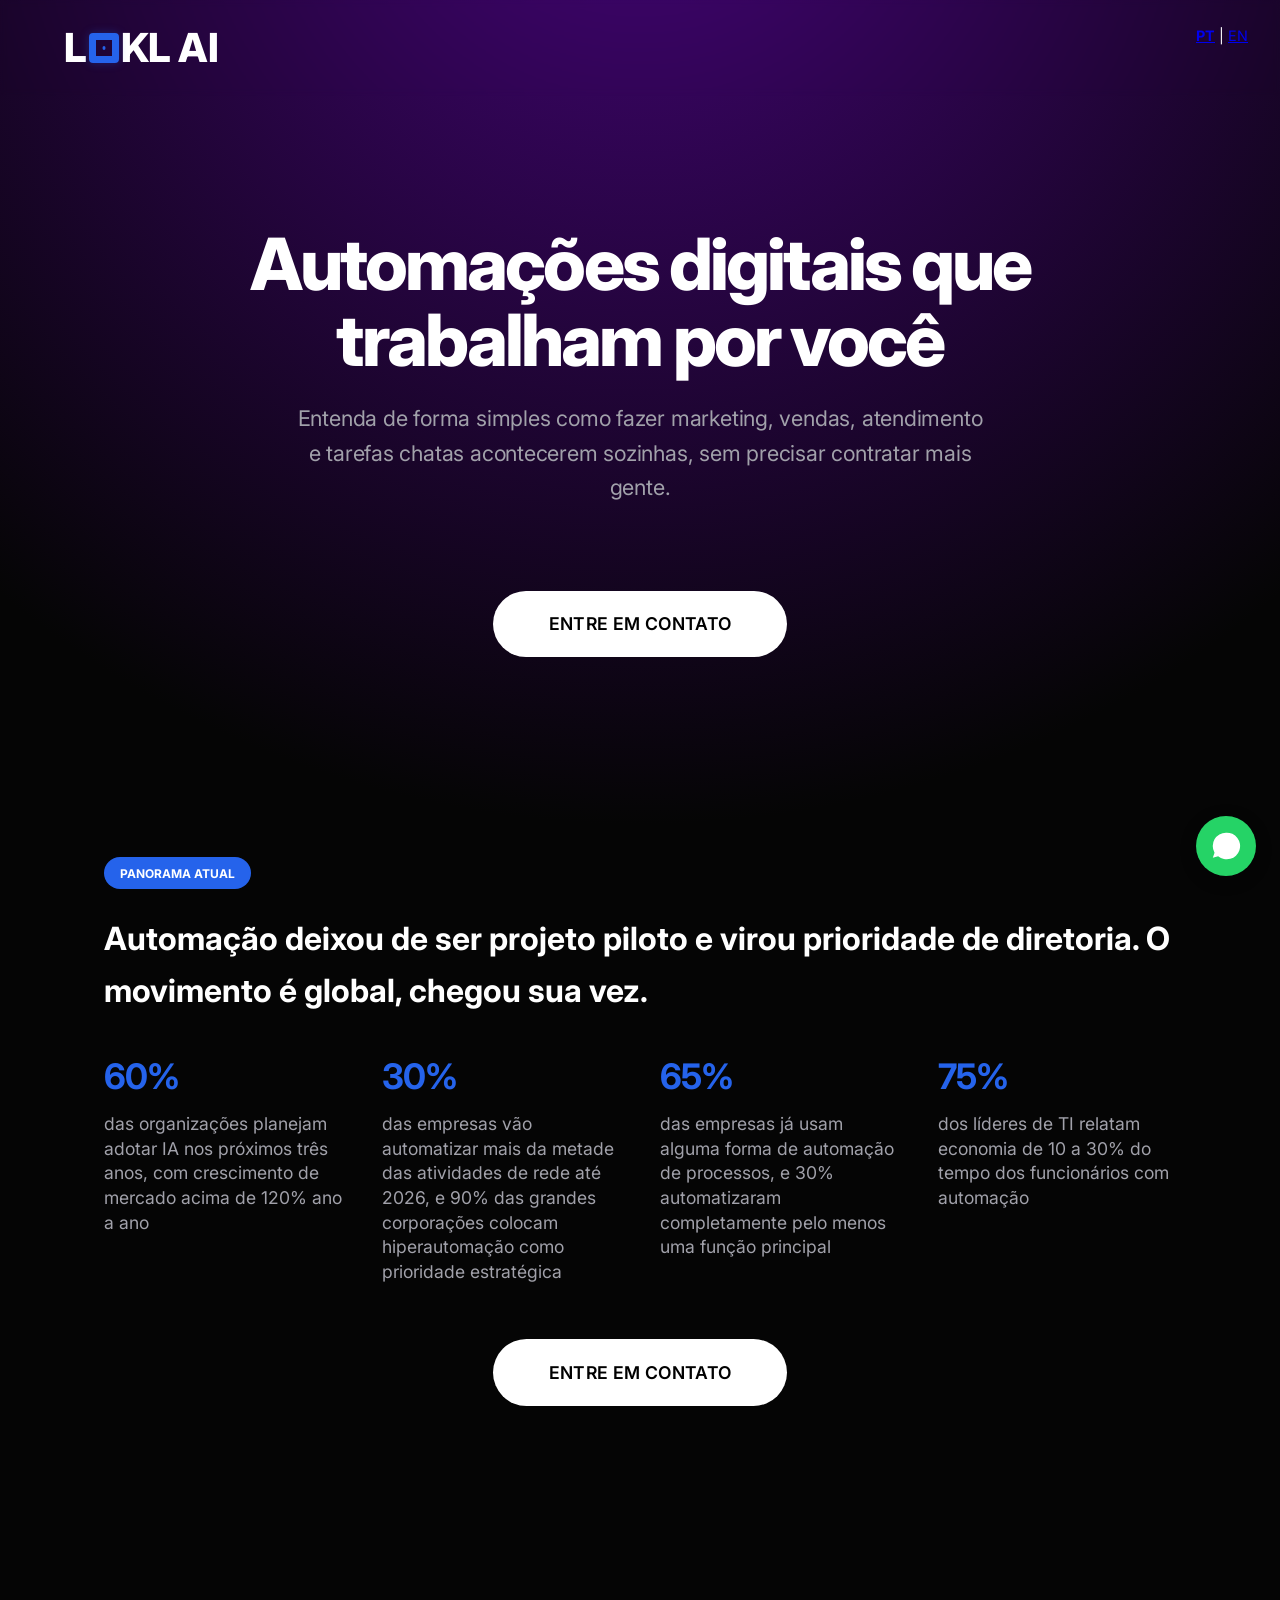
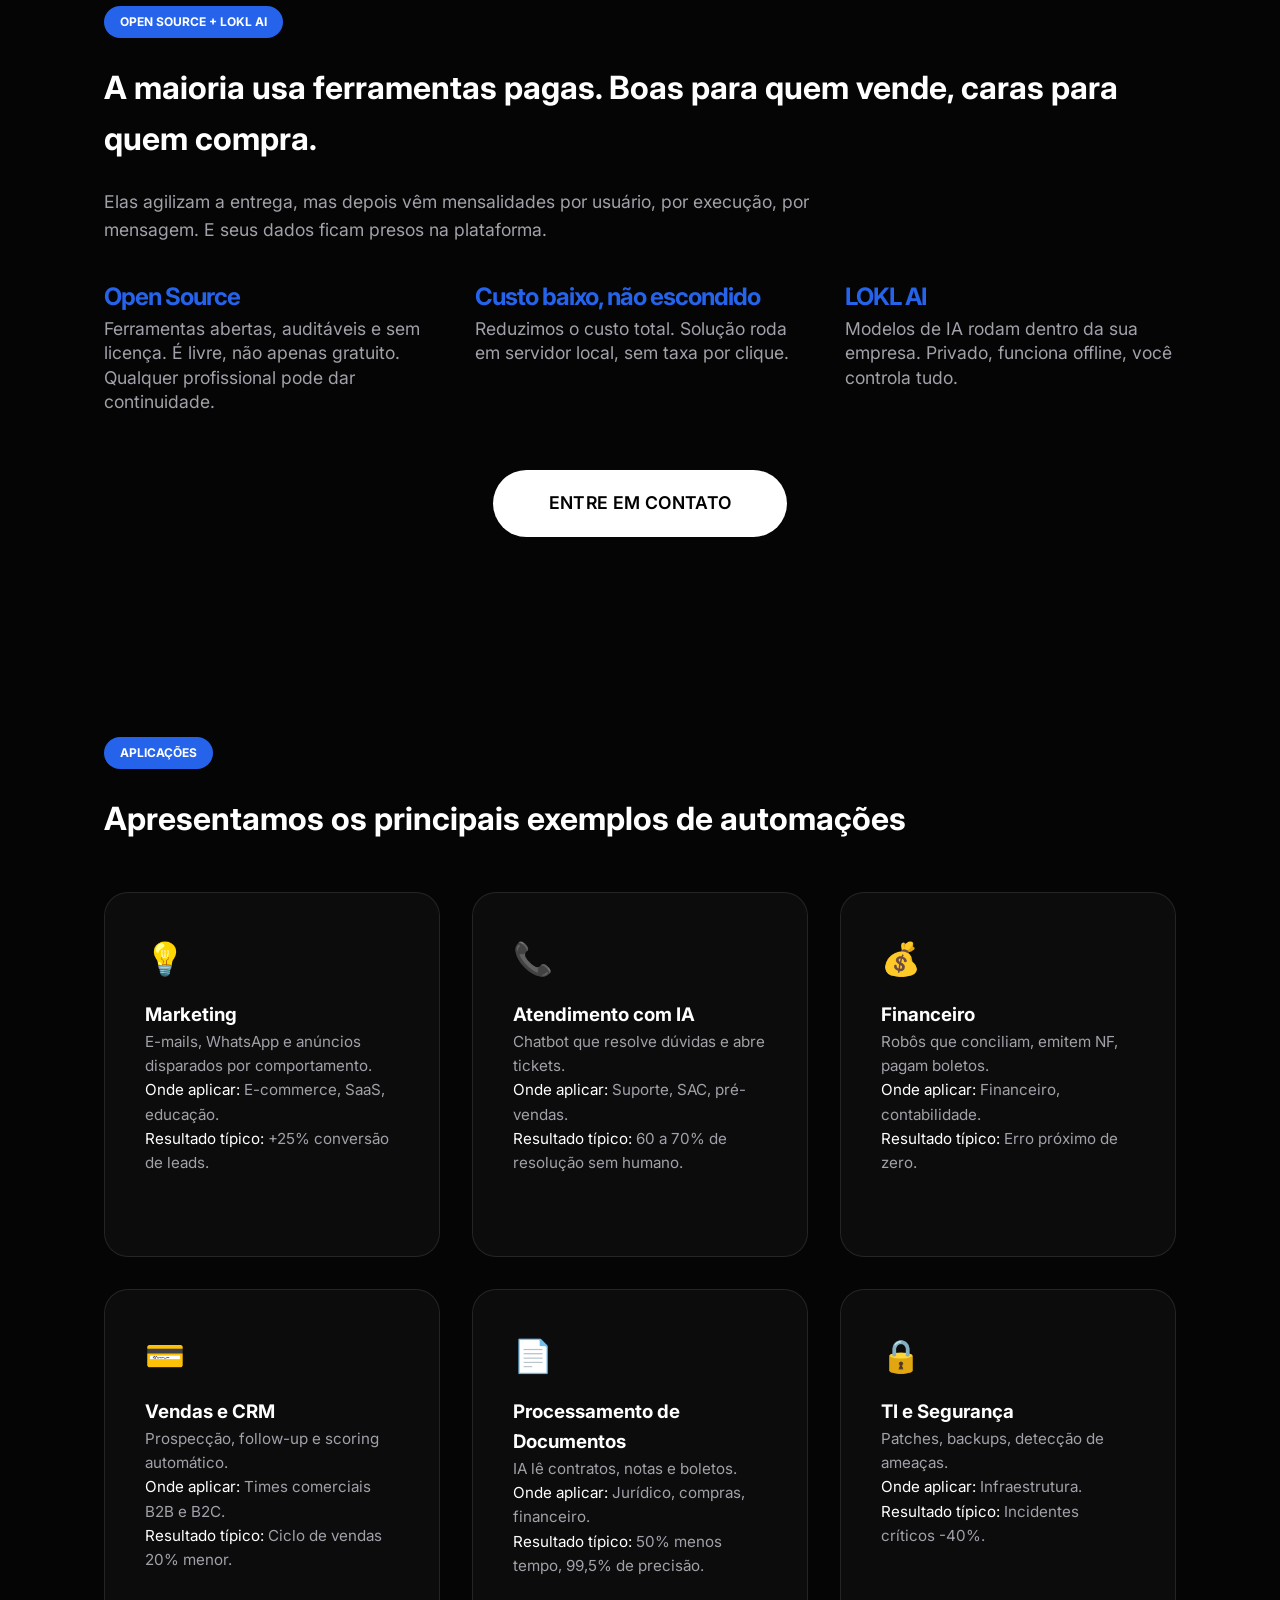
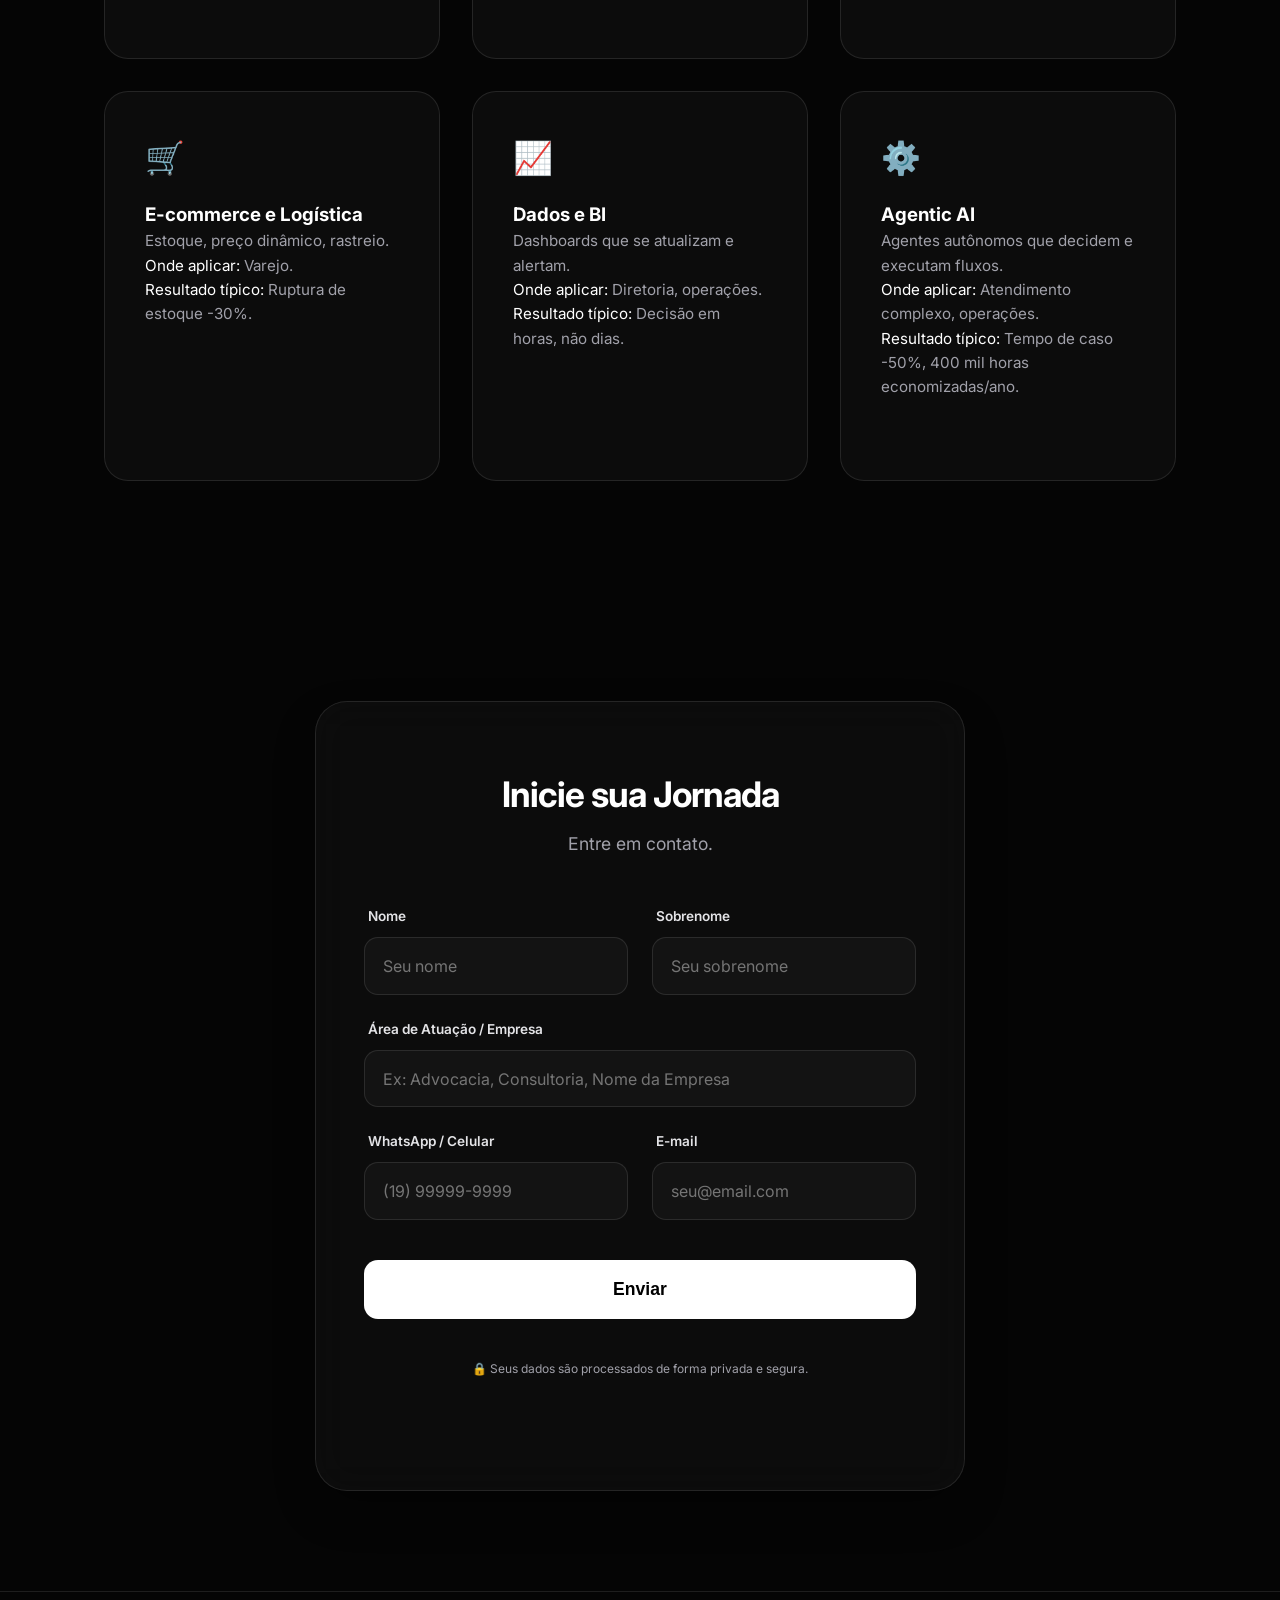
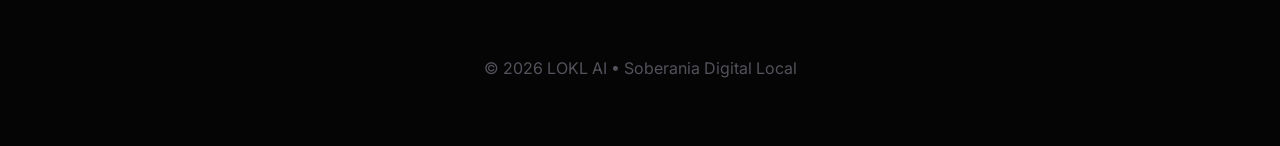
==== index.html @ f12e50e6 "Notificação de abandono de Formuário no WA." ====
<!DOCTYPE html>
<html lang="pt-br">
<head>
    <!-- Google tag (gtag.js) -->
    <script async src="https://www.googletagmanager.com/gtag/js?id=G-Y2LW115CS9"></script>
    <script>
      window.dataLayer = window.dataLayer || [];
      function gtag(){dataLayer.push(arguments);}
      gtag('js', new Date());

      gtag('config', 'G-Y2LW115CS9');
    </script>

    <meta charset="UTF-8">
    <title>Gestão de Automações Digitais em Campinas | [Rafael Selmi]</title>
    <meta name="description" content="Automações com open source e IA local. Sem mensalidades caras. Mapeamos, criamos e gerenciamos seus fluxos de marketing, vendas e atendimento.">
    <meta name="viewport" content="width=device-width, initial-scale=1">
    <meta name="robots" content="index, follow">
    <link rel="canonical" href="https://loklai.com/">
    <link rel="alternate" hreflang="en" href="https://lokl.ai/en/">
    <link rel="alternate" hreflang="pt-BR" href="https://lokl.ai/">
    <link rel="alternate" hreflang="x-default" href="https://lokl.ai/">

    <!-- idioma -->
    <html lang="pt-BR">

    <!-- Open Graph para WhatsApp, LinkedIn, Facebook -->
    <meta property="og:title" content="Gestão de Automações Digitais em Campinas">
    <meta property="og:description" content="Soluções open source e Local AI para sua empresa.">
    <meta property="og:type" content="website">
    <meta property="og:url" content="https://loklai.com/">
    <meta property="og:image" content="https://loklai.com/img/capa.jpg">

    <!-- Twitter -->
    <meta name="twitter:card" content="summary_large_image">

    <!-- Favicon -->
    <link rel="icon" href="/assets/favicon.ico">
    <link rel="apple-touch-icon" sizes="180x180" href="/assets/apple-touch-icon.png">
    <link rel="icon" type="image/png" sizes="32x32" href="/assets/favicon-32x32.png">
    <link rel="icon" type="image/png" sizes="16x16" href="/assets/favicon-16x16.png">
    <link rel="manifest" href="/assets/site.webmanifest">
    <link rel="preconnect" href="https://fonts.googleapis.com">
    <link href="https://fonts.googleapis.com/css2?family=Inter:wght@300;400;600;800&display=swap" rel="stylesheet">
    <link rel="stylesheet" href="style.css">

<!-- Dados estruturados (JSON-LD) -->
<script type="application/ld+json">
{
  "@context": "https://schema.org",
  "@graph": [
    {
      "@type": "LocalBusiness",
      "name": "Rafael Selmi - Automações Digitais",
      "description": "Implementação de automações com open source e IA local em Campinas",
      "url": "https://loklai.com",
      "telephone": "+55-19-98882-0402",
      "address": {
        "@type": "PostalAddress",
        "addressLocality": "Campinas",
        "addressRegion": "SP",
        "addressCountry": "BR"
      },
      "areaServed": "Brasil",
      "priceRange": "$$"
    },
    {
      "@type": "FAQPage",
      "mainEntity": [
        {
          "@type": "Question",
          "name": "É possível fazer automação sem pagar mensalidade?",
          "acceptedAnswer": {
            "@type": "Answer",
            "text": "Sim. Usando ferramentas open source como n8n, Rasa e Ollama, é possível rodar tudo localmente com custo zero de licença. Você paga apenas a infraestrutura, sem taxa por usuário ou por execução."
          }
        },
        {
          "@type": "Question",
          "name": "Quanto tempo leva para implementar a primeira automação?",
          "acceptedAnswer": {
            "@type": "Answer",
            "text": "Projetos simples como atendimento via WhatsApp ou envio de e-mails levam de 5 a 10 dias úteis. Projetos com IA local e integração com ERP/CRM levam de 3 a 6 semanas, dependendo da complexidade."
          }
        },
        {
          "@type": "Question",
          "name": "Meus dados ficam seguros com IA local?",
          "acceptedAnswer": {
            "@type": "Answer",
            "text": "Sim. Com a LOKL AI os modelos rodam dentro da sua empresa, sem enviar dados para nuvem externa. Isso garante privacidade total, conformidade com LGPD e funcionamento mesmo sem internet."
          }
        },
        {
          "@type": "Question",
          "name": "Open source não é mais frágil que ferramenta paga?",
          "acceptedAnswer": {
            "@type": "Answer",
            "text": "Não. Ferramentas como n8n e Rasa têm comunidades ativas e código auditável. A diferença é que você não fica preso a um fornecedor — qualquer profissional pode dar continuidade ao projeto."
          }
        },
        {
          "@type": "Question",
          "name": "Qual o ROI típico de um projeto de automação?",
          "acceptedAnswer": {
            "@type": "Answer",
            "text": "Clientes relatam economia de 11% a 30% do tempo da equipe, redução de 40% em incidentes de TI e ciclo de vendas até 20% menor. O payback médio é de 3 a 6 meses."
          }
        },
        {
          "@type": "Question",
          "name": "Vocês atendem fora de Campinas?",
          "acceptedAnswer": {
            "@type": "Answer",
            "text": "Sim. A implementação é 100% remota para qualquer país."
          }
        }
      ]
    }
  ]
}
</script>
</head>
<body>

    <div class="bg-glow"></div>

    <header>
    	<a href="#" class="logo">L<span class="logo-frame"></span>kl AI</a>
        <nav class="lang-switch" style="position:absolute;right:2rem;top:1.5rem;font-size:0.9rem;">
               <a href="/" hreflang="pt-BR"><strong>PT</strong></a> | <a href="/en/" hreflang="en">EN</a>
           </nav>
    </header>

    <main>
<!-- Hero Section -->
    <section class="hero reveal">
        <h1>Automações digitais que trabalham por você</h1>
        <p>Entenda de forma simples como fazer marketing, vendas, atendimento e tarefas chatas acontecerem sozinhas, sem precisar contratar mais gente.</p>
        <div class="cta-container">
            <a href="#contato" class="cta-button">ENTRE EM CONTATO</a>
        </div>
    </section>

    <!-- Panorama atual -->
    <section class="infra-crisis reveal">
      <div class="crisis-content">
        <span class="badge">Panorama atual</span>
        <h2>Automação deixou de ser projeto piloto e virou prioridade de diretoria. O movimento é global, chegou sua vez.</h2>
        <div class="stats">
          <div class="stat-item"><strong>60%</strong> <span>das organizações planejam adotar IA nos próximos três anos, com crescimento de mercado acima de 120% ano a ano</span></div>
          <div class="stat-item"><strong>30%</strong> <span>das empresas vão automatizar mais da metade das atividades de rede até 2026, e 90% das grandes corporações colocam hiperautomação como prioridade estratégica</span></div>
          <div class="stat-item"><strong>65%</strong> <span>das empresas já usam alguma forma de automação de processos, e 30% automatizaram completamente pelo menos uma função principal</span></div>
          <div class="stat-item"><strong>75%</strong> <span>dos líderes de TI relatam economia de 10 a 30% do tempo dos funcionários com automação</span></div>
        </div>
        <div class="cta-container"><a href="#contato" class="cta-button">ENTRE EM CONTATO</a></div>
      </div>
    </section>

<!-- Open Source + LOKL AI -->
<section class="open-source">
  <div class="opensource-content">
    <span class="badge">Open Source + LOKL AI</span>
    <h2>A maioria usa ferramentas pagas. Boas para quem vende, caras para quem compra.</h2>
    <p>Elas agilizam a entrega, mas depois vêm mensalidades por usuário, por execução, por mensagem. E seus dados ficam presos na plataforma.</p>
    <div class="opensource">
      <div class="opensource-item"><strong>Open Source</strong> <span>Ferramentas abertas, auditáveis e sem licença. É livre, não apenas gratuito. Qualquer profissional pode dar continuidade.</span></div>
      <div class="opensource-item"><strong>Custo baixo, não escondido</strong> <span>Reduzimos o custo total. Solução roda em servidor local, sem taxa por clique.</span></div>
      <div class="opensource-item"><strong>LOKL AI</strong> <span>Modelos de IA rodam dentro da sua empresa. Privado, funciona offline, você controla tudo.</span></div>
    </div>
    <div class="cta-container"><a href="#contato" class="cta-button">ENTRE EM CONTATO</a></div>
  </div>
</section>

<!-- Exemplos de automações -->
    <section class="infra-crisis reveal">
        <div class="feature-content">
            <span class="badge">Aplicações</span>
            <h2>Apresentamos os principais exemplos de automações</h2>
        </div>
            
            <div class="rag-grid">
                <div class="rag-item">
                    <div class="rag-icon">💡</div>
                        <h3>Marketing</h3>
                        <p>E-mails, WhatsApp e anúncios disparados por comportamento.<br>
                        <span>Onde aplicar:</span> E-commerce, SaaS, educação.<br>
                    <span>Resultado típico:</span> +25% conversão de leads.</p>
                </div>
                <div class="rag-item">
                    <div class="rag-icon">📞</div>
                    <h3>Atendimento com IA</h3>
                        <p>Chatbot que resolve dúvidas e abre tickets.<br>
                        <span>Onde aplicar:</span> Suporte, SAC, pré-vendas.<br>
                        <span>Resultado típico:</span> 60 a 70% de resolução sem humano.</p>
                </div>
                <div class="rag-item">
                    <div class="rag-icon">💰</div>
                        <h3>Financeiro</h3>
                        <p>Robôs que conciliam, emitem NF, pagam boletos.<br>
                        <span>Onde aplicar:</span> Financeiro, contabilidade.<br>
                        <span>Resultado típico:</span> Erro próximo de zero.</p>
                </div>
                <div class="rag-item">
                    <div class="rag-icon">💳</div>
                        <h3>Vendas e CRM</h3>
                        <p>Prospecção, follow-up e scoring automático.<br>
                        <span>Onde aplicar:</span> Times comerciais B2B e B2C.<br>
                        <span>Resultado típico:</span> Ciclo de vendas 20% menor.</p>
                </div>
                <div class="rag-item">
                    <div class="rag-icon">📄</div>
                        <h3>Processamento de Documentos</h3>
                        <p>IA lê contratos, notas e boletos.<br>
                        <span>Onde aplicar:</span> Jurídico, compras, financeiro.<br>
                        <span>Resultado típico:</span> 50% menos tempo, 99,5% de precisão.</p>
                </div>
                <div class="rag-item">
                    <div class="rag-icon">🔒</div>
                        <h3>TI e Segurança</h3>
                        <p>Patches, backups, detecção de ameaças.<br>
                        <span>Onde aplicar:</span> Infraestrutura.<br>
                        <span>Resultado típico:</span> Incidentes críticos -40%.</p>
                </div>
                <div class="rag-item">
                    <div class="rag-icon">🛒</div>
                        <h3>E-commerce e Logística</h3>
                        <p>Estoque, preço dinâmico, rastreio.<br>
                        <span>Onde aplicar:</span> Varejo.<br>
                        <span>Resultado típico:</span> Ruptura de estoque -30%.</p>
                </div>
                <div class="rag-item">
                    <div class="rag-icon">📈</div>
                        <h3>Dados e BI</h3>
                        <p>Dashboards que se atualizam e alertam.<br>
                        <span>Onde aplicar:</span> Diretoria, operações.<br>
                        <span>Resultado típico:</span> Decisão em horas, não dias.</p>
                </div>
                <div class="rag-item">
                    <div class="rag-icon">⚙️</div>
                        <h3>Agentic AI</h3>
                        <p>Agentes autônomos que decidem e executam fluxos.<br>
                        <span>Onde aplicar:</span> Atendimento complexo, operações.<br>
                        <span>Resultado típico:</span> Tempo de caso -50%, 400 mil horas economizadas/ano.</p>
                </div>
        </div>
    </section>

<!-- Seção de Contato -->
    <section id="contato" class="contact-section reveal">
        <div class="contact-container">
            <h2>Inicie sua Jornada</h2>
            <p>Entre em contato.</p>
            <form class="contact-form" action="https://formspree.io/f/xwvrzway" method="POST">
                <div class="form-row">
                    <div class="form-group">
                        <label>Nome</label>
                        <input type="text" name="firstName" placeholder="Seu nome" required>
                    </div>
                    <div class="form-group">
                        <label>Sobrenome</label>
                        <input type="text" name="lastName" placeholder="Seu sobrenome" required>
                    </div>
                </div>
                
                <div class="form-group">
                    <label>Área de Atuação / Empresa</label>
                    <input type="text" name="businessArea" placeholder="Ex: Advocacia, Consultoria, Nome da Empresa">
                </div>

                <div class="form-row">
                    <div class="form-group">
                        <label>WhatsApp / Celular</label>
                        <input type="tel" name="whatsapp" placeholder="(19) 99999-9999" required>
                    </div>
                    <div class="form-group">
                        <label>E-mail</label>
                        <input type="email" name="email" placeholder="seu@email.com" required>
                    </div>
                </div>

                <button type="submit" class="cta-button-form">Enviar</button>
                <p class="subtitle" style="font-size: 0.75rem; margin-top: 1rem; text-align: center;">
                    🔒 Seus dados são processados de forma privada e segura.
                </p>
            </form>
        </div>
    </section>
</main>

<!-- Footer -->
    <footer>
        <div class="footer-content">
            <p>&copy; 2026 LOKL AI • Soberania Digital Local</p>
        </div>
    </footer>

    <script src="script.js"></script>

    <!-- WIDGET LOKLAI -->
    <div class="lk-chat-btn" id="lkBtn" aria-label="Abrir chat">
      <svg viewBox="0 0 24 24"><path d="M17.5 14.3c-.3-.2-1.7-.8-2-1-.3-.2-.5-.2-.7.2-.2.3-.8 1-1 1.2-.2.2-.4.2-.7.1-1-.3-2-1-2.7-1.8-.7-.7-1.2-1.6-1.3-1.8-.1-.3 0-.5.1-.7l.5-.6c.1-.2.2-.4.2-.6 0-.2 0-.4-.1-.5L9 7.2c-.2-.5-.5-.4-.7-.4h-.6C7.4 6.8 7 7 6.8 7.4c-.5 1-.5 2 0 3.6.7 1.3 1.6 2.5 2.7 3.6 1.1 1.1 2.3 2 3.6 2.7 1.6.5 2.6.5 3.6 0.4-.2.6-.6.4-1l-.2-.6c-.1-.2-.3-.4z"/><path d="M12 2a10 10 0 0 0-8.6 15l-1.3 3.9 4-1.3A10 10 0 1 0 12 2z"/></svg>
    </div>

    <div class="lk-chat" id="lkChat">
      <div class="lk-h">
        <div class="lk-h-avatar">L</div>
        <div><h4>Loklai</h4><span>Responde em segundos</span></div>
      </div>
      <div class="lk-m" id="lkMsgs"></div>
      <div class="lk-i">
        <input id="lkInput" placeholder="Digite..." autocomplete="off">
        <button id="lkSend">Enviar</button>
      </div>
    </div>

<script src="/widget.js?v=3"></script>
<script src="/form-abandono.js?v=1"></script>

</body>
</html>
---- style.css ----
:root {
    --primary: #ffffff;
    --accent: #2563eb;
    --accent-gradient: linear-gradient(135deg, #2563eb 0%, #7c3aed 100%);
    --bg-dark: #050505;
    --glass: rgba(255, 255, 255, 0.03);
    --border: rgba(255, 255, 255, 0.1);
    --text-muted: #a1a1aa;
}

* { margin: 0; padding: 0; box-sizing: border-box; }

body {
    font-family: 'Inter', sans-serif;
    background-color: var(--bg-dark);
    color: var(--primary);
    overflow-x: hidden;
    line-height: 1.6;
}

/* Fundo Animado */
.bg-glow {
    position: fixed;
    top: 0; left: 0; width: 100%; height: 100%;
    background: radial-gradient(circle at 50% -20%, #440477 0%, #050505 80%);
    z-index: -1;
}

/* --- REVISÃO: LOGO TIPOGRÁFICO --- */
header {
    padding: 1rem 5%; /* Ajuste sutil de padding */
    display: flex;
    justify-content: space-between;
    align-items: center;
    -webkit-backdrop-filter: blur(3px);
    backdrop-filter: blur(3px);
    /* background: rgba(30, 27, 75, 0.3); /* Fundo sutil para o blur funcionar */
    position: sticky;
    top: 0; z-index: 100;
    /* border-bottom: 1px solid var(--border); /* Linha divisória fina */
}

/* --- CORREÇÃO: LOGO TIPOGRÁFICO --- */
.logo {
    font-family: 'Inter', sans-serif;
    font-weight: 800; /* Extra Bold para mais destaque */
    font-size: 2.5rem; /* Aumentamos a escala */
    letter-spacing: -0.01em;
    color: var(--primary);
    display: flex;
    align-items: center;
    text-decoration: none;
    text-transform: uppercase; /* Caixa alta para diferenciar do texto comum */
}

/* O "O" como um Frame Tecnológico */
.logo .logo-frame {
    display: inline-block;
    width: 30px;
    height: 30px;
    border: 7px solid var(--accent); /* Apenas o contorno em azul */
    border-radius: 4px; /* Cantos menos arredondados, mais industrial */
    margin: 0 2px;
    position: relative;
    box-shadow: 0 0 10px rgba(37, 99, 235, 0.3); /* Brilho sutil (glow) */
}

/* Um detalhe dentro do frame (opcional, simula um cursor ou núcleo) */
.logo .logo-frame::after {
    content: '';
    position: absolute;
    top: 50%; left: 50%;
    width: 3px; height: 4px;
    background: var(--accent);
    border-radius: 50%;
    transform: translate(-50%, -50%);
}

.logo:hover .logo-frame {
    border-color: #fff;
    box-shadow: 0 0 15px rgba(255, 255, 255, 0.5);
    transition: all 0.3s ease;
}

/* Esconde o "O" original do texto no HTML */
.logo span {
    display: none;
}

/* Ajuste para o logo em mobile */
@media (max-width: 480px) {
    .logo {
        font-size: 1.8rem; /* Diminui um pouco para não vazar a tela */
    }
    .logo .logo-frame {
        width: 22px;
        height: 22px;
        border-width: 5px;
    }
}

/* Hero Section */
.hero {
    padding: 130px 5% 80px; /* Aumentamos o respiro superior */
    text-align: center;
    max-width: 1024px; /* Estreitamos para a leitura não ficar cansativa */
    margin: 0 auto;
}

.hero h1 {
    font-size: clamp(2.8rem, 7vw, 4.5rem); /* Fonte levemente maior */
    font-weight: 800;
    line-height: 1.05; /* Título mais compacto e imponente */
    letter-spacing: -0.04em; /* Letras mais próximas, estilo Apple/Premium */
    margin-bottom: 1.5rem;
}

.hero p {
    font-size: 1.35rem; /* Texto de apoio mais legível */
    color: var(--text-muted);
    max-width: 700px;
    margin: 0 auto 3.5rem;
    font-weight: 400;
    line-height: 1.6;
    letter-spacing: -0.01em;
}

.hero .cta-container {
    padding-top: 30px;
}

.hero .cta-button {
    padding: 1.2rem 3.5rem;
    font-size: 1.1rem;
    letter-spacing: 0.02em;
}

/* Botões */
.cta-button {
    background: #ffffff; color: #000000;
    padding: 1rem 3rem; border-radius: 100px;
    text-decoration: none; font-weight: 600;
    transition: all 0.3s ease; display: inline-block;
}

.cta-button:hover {
    transform: translateY(-3px);
    box-shadow: 0 15px 30px rgba(37, 99, 235, 0.3);
    background: var(--accent);
    color: #fff; 
}

/* Infra Crisis Section */
.infra-crisis {
    padding: 80px 5%;
    max-width: 1200px;
    margin: 40px auto;
}

.badge {
    background: var(--accent);
    padding: 0.4rem 1rem; border-radius: 50px;
    font-size: 0.75rem; font-weight: 700;
    text-transform: uppercase; display: inline-block; margin-bottom: 1.5rem;
}

.infra-crisis h2 { font-size: clamp(1rem, 5vw, 2rem); margin-bottom: 1.5rem}
.infra-crisis h2 span { color: var(--text-muted); font-weight: 400; }
.infra-crisis p { color: var(--text-muted); max-width: 800px; font-size: 1.1rem; margin-bottom: 2.5rem; }
.infra-crisis .cta-button {
    padding: 1.2rem 3.5rem;
    font-size: 1.1rem;
    letter-spacing: 0.02em;
    text-transform: none; /* Mantém amigável, sem gritar em Caps Lock */
}

/* Ajuste para 4 colunas de impacto */
.stats { 
    display: grid;
    grid-template-columns: repeat(auto-fit, minmax(200px, 1fr));
    gap: 2.5rem; 
    margin-top: 2rem;
}

.stat-item strong { 
    display: block; 
    font-size: 2.2rem; /* Aumentei um pouco o destaque numérico */
    color: var(--accent); 
    letter-spacing: -1px;
    margin-bottom: 0.5rem;
}

.stat-item span { 
    font-size: 1.1rem; 
    color: #a1a1aa; 
    line-height: 1.4;
    display: block;
}

/* Open Source */
.open-source {
    padding: 80px 5%;
    max-width: 1200px;
    margin: 40px auto;
}

.open-source h2 { font-size: clamp(1rem, 5vw, 2rem); margin-bottom: 1.5rem}
.open-source h2 span { color: var(--text-muted); font-weight: 400; }
.open-source p { color: var(--text-muted); max-width: 800px; font-size: 1.1rem; margin-bottom: 2.5rem; }
.open-source .cta-button {
    padding: 1.2rem 3.5rem;
    font-size: 1.1rem;
    letter-spacing: 0.02em;
    text-transform: none; /* Mantém amigável, sem gritar em Caps Lock */
}

.opensource { 
    display: grid;
    grid-template-columns: repeat(auto-fit, minmax(200px, 1fr));
    gap: 2.5rem; 
    margin-top: 2rem;
}

.opensource-item strong { 
    display: block; 
    font-size: 1.5rem; /* Aumentei um pouco o destaque numérico */
    line-height: 1.5rem;
    color: var(--accent); 
    letter-spacing: -1px;
    margin-bottom: 0.5rem;
}

.opensource-item span { 
    font-size: 1.1rem; 
    color: #a1a1aa; 
    line-height: 1.4;
    display: block;
}

.open-source .cta-container {
    padding-top: 55px;
    text-align: center;
}
/* Main Features */
.rag-feature {
    padding: 80px 5%;
    max-width: 1200px;
    margin: 0 auto;
    text-align: center;
}

.rag-grid {
    display: grid;
    grid-template-columns: repeat(auto-fit, minmax(250px, 1fr));
    gap: 2rem;
    margin-top: 3rem;
}

.rag-item {
    background: var(--glass);
    padding: 2.5rem;
    border-radius: 24px;
    border: 1px solid var(--border);
    transition: transform 0.3s ease;
}

.rag-item:hover {
    transform: translateY(-5px);
    border-color: var(--accent);
}

.rag-icon {
    font-size: 2rem;
    margin-bottom: 1rem;
}

.rag-item h4 {
    margin-bottom: 0.8rem;
    color: var(--primary);
}

.rag-item p {
    font-size: 0.95rem;
    color: var(--text-muted);
}

.rag-item p span {
    color: white;
    font-weight: 400;
}

/* Features */
.features {
    display: grid;
    grid-template-columns: repeat(auto-fit, minmax(300px, 1fr));
    gap: 2rem; padding: 4rem 5%;
}

.feature-card {
    background: var(--glass);
    padding: 3rem 2rem; 
    border-radius: 24px;
    border: 1px solid var(--border);
    backdrop-filter: blur(10px);
    display: flex;
    flex-direction: column;
    height: 100%; /* Garante que todos os cards tenham a mesma altura */
}

.feature-card h3 { 
    font-size: 1.4rem; 
    margin-bottom: 1.2rem;
    letter-spacing: -0.02em; /* Títulos mais elegantes */
}

.feature-card p { 
    color: var(--text-muted); 
    font-size: 1rem; 
    line-height: 1.5;
}

.infra-crisis .cta-container {
    padding-top: 55px;
    text-align: center;
}

/* Formulário de Contacto */
.contact-section { 
    padding: 100px 5%; 
    display: flex;
    justify-content: center; /* Garante centralização horizontal */
}

.contact-container {
    width: 100%;
    max-width: 650px; 
    background: var(--glass); 
    padding: 4rem 3rem;
    border-radius: 32px; 
    border: 1px solid var(--border);
    backdrop-filter: blur(20px);
    box-shadow: 0 20px 40px rgba(0,0,0,0.3);
}

.contact-container h2 { 
    text-align: center; 
    margin-bottom: 0.5rem; 
    font-size: 2.2rem; 
    letter-spacing: -1px;
}

.contact-container p { 
    text-align: center; 
    color: var(--text-muted); 
    margin-bottom: 3rem; 
    font-size: 1.1rem;
}

.contact-form { 
    display: flex;
    flex-direction: column;
    gap: 1.5rem; 
}

.form-row { 
    display: grid; 
    grid-template-columns: 1fr 1fr; 
    gap: 1.5rem; 
}

.form-group { 
    display: flex; 
    flex-direction: column; 
    gap: 0.6rem; 
}

.form-group label { 
    font-size: 0.85rem; 
    font-weight: 600; 
    color: #e4e4e7; 
    margin-left: 4px;
}

.form-group input {
    background: rgba(255, 255, 255, 0.03); 
    border: 1px solid var(--border);
    padding: 1.1rem; 
    border-radius: 14px; 
    color: #fff;
    font-family: inherit;
    font-size: 1rem;
    transition: all 0.3s ease;
    width: 100%;
}

.form-group input:focus {
    outline: none;
    border-color: var(--accent);
    background: rgba(255, 255, 255, 0.07);
    box-shadow: 0 0 0 4px rgba(37, 99, 235, 0.1);
}

.cta-button-form {
    background: #fff; 
    color: #000; 
    border: none;
    padding: 1.2rem; 
    border-radius: 14px; 
    font-weight: 700;
    font-size: 1.1rem;
    cursor: pointer; 
    margin-top: 1rem; 
    transition: all 0.3s ease;
}

.cta-button-form:hover { 
    background: var(--accent); 
    color: #fff; 
    transform: translateY(-2px);
}

/* Ajuste Responsivo */
@media (max-width: 600px) {
    .form-row { 
        grid-template-columns: 1fr; 
    }
    .contact-container {
        padding: 2.5rem 1.5rem;
    }
}

/* Footer */
footer { padding: 4rem 5%; text-align: center; border-top: 1px solid var(--border); color: #52525b; }

/* Animações */
.reveal { opacity: 0; transform: translateY(30px); transition: all 0.8s ease-out; }
.reveal.active { opacity: 1; transform: translateY(0); }

@media (max-width: 768px) {
    .form-row { grid-template-columns: 1fr; }
    .hero { padding-top: 80px; }
}

/* ===== LOKLAI WIDGET WHATSAPP - 1 CLIQUE ===== */
.lk-chat-btn{position:fixed;bottom:24px;right:24px;width:60px;height:60px;background:#25D366;border-radius:50%;display:flex;align-items:center;justify-content:center;box-shadow:0 4px 16px rgba(0,0,0,.25);cursor:pointer;z-index:9999;transition:transform.2s}
.lk-chat-btn:hover{transform:scale(1.07)}
.lk-chat-btn svg{width:32px;height:32px;fill:#fff}

.lk-chat{position:fixed;bottom:100px;right:24px;width:360px;max-width:calc(100vw - 32px);height:500px;background:#0b141a;border-radius:16px;box-shadow:0 12px 40px rgba(0,0,0,.4);display:none;flex-direction:column;overflow:hidden;z-index:9999;font-family:system-ui,-apple-system,Segoe UI,Roboto,sans-serif;border:1px solid #222d34}
.lk-chat.open{display:flex;animation:lkUp.25s ease}

@keyframes lkUp{from{opacity:0;transform:translateY(20px)}to{opacity:1;transform:translateY(0)}}

.lk-h{background:#202c33;color:#e9edef;padding:14px 16px;display:flex;align-items:center;gap:12px;border-bottom:1px solid #222d34}
.lk-h-avatar{width:40px;height:40px;background:#25D366;border-radius:50%;display:flex;align-items:center;justify-content:center;font-weight:600;color:#0b141a}
.lk-h h4{margin:0;font-size:15px;font-weight:600}
.lk-h span{font-size:12px;color:#8696a0}

.lk-m{flex:1;padding:16px;overflow-y:auto;background:#0b141a;background-image:url("data:image/svg+xml,%3Csvg width='100' height='100' viewBox='0 0 100 100' xmlns='http://www.w3.org/2000/svg'%3E%3Cpath d='M0 0h100v100H0z' fill='none'/%3E%3Cpath d='M20 20c10-10 30-10 40 0s10 30 0 40-30 10-40 0-10-30 0-40z' fill='%23111b21' fill-opacity='0.3'/%3E%3C/svg%3E")}
.lk-b{max-width:78%;padding:9px 12px;border-radius:8px;margin-bottom:10px;font-size:14px;line-height:1.4;word-wrap:break-word}
.lk-bot{background:#202c33;color:#e9edef;border-top-left-radius:2px}
.lk-user{background:#005c4b;color:#e9edef;margin-left:auto;border-top-right-radius:2px}
.lk-cta{text-align:center;margin:14px 0}
.lk-cta a{background:#25D366;color:#0b141a;padding:11px 20px;border-radius:24px;text-decoration:none;font-size:14px;font-weight:600;display:inline-block;transition:.2s}
.lk-cta a:hover{background:#1ebe5d}

.lk-i{display:flex;padding:10px;background:#202c33;gap:8px;align-items:center;border-top:1px solid #222d34}
.lk-i input{flex:1;padding:11px 14px;border:none;border-radius:20px;outline:none;background:#2a3942;color:#e9edef;font-size:14px}
.lk-i input::placeholder{color:#8696a0}
.lk-i button{background:#25D366;color:#0b141a;border:none;padding:10px 16px;border-radius:20px;cursor:pointer;font-weight:600;font-size:14px}
.lk-i button:hover{background:#1ebe5d}

@media(max-width:480px){.lk-chat{right:16px;left:16px;width:auto;bottom:84px;height:70vh}}
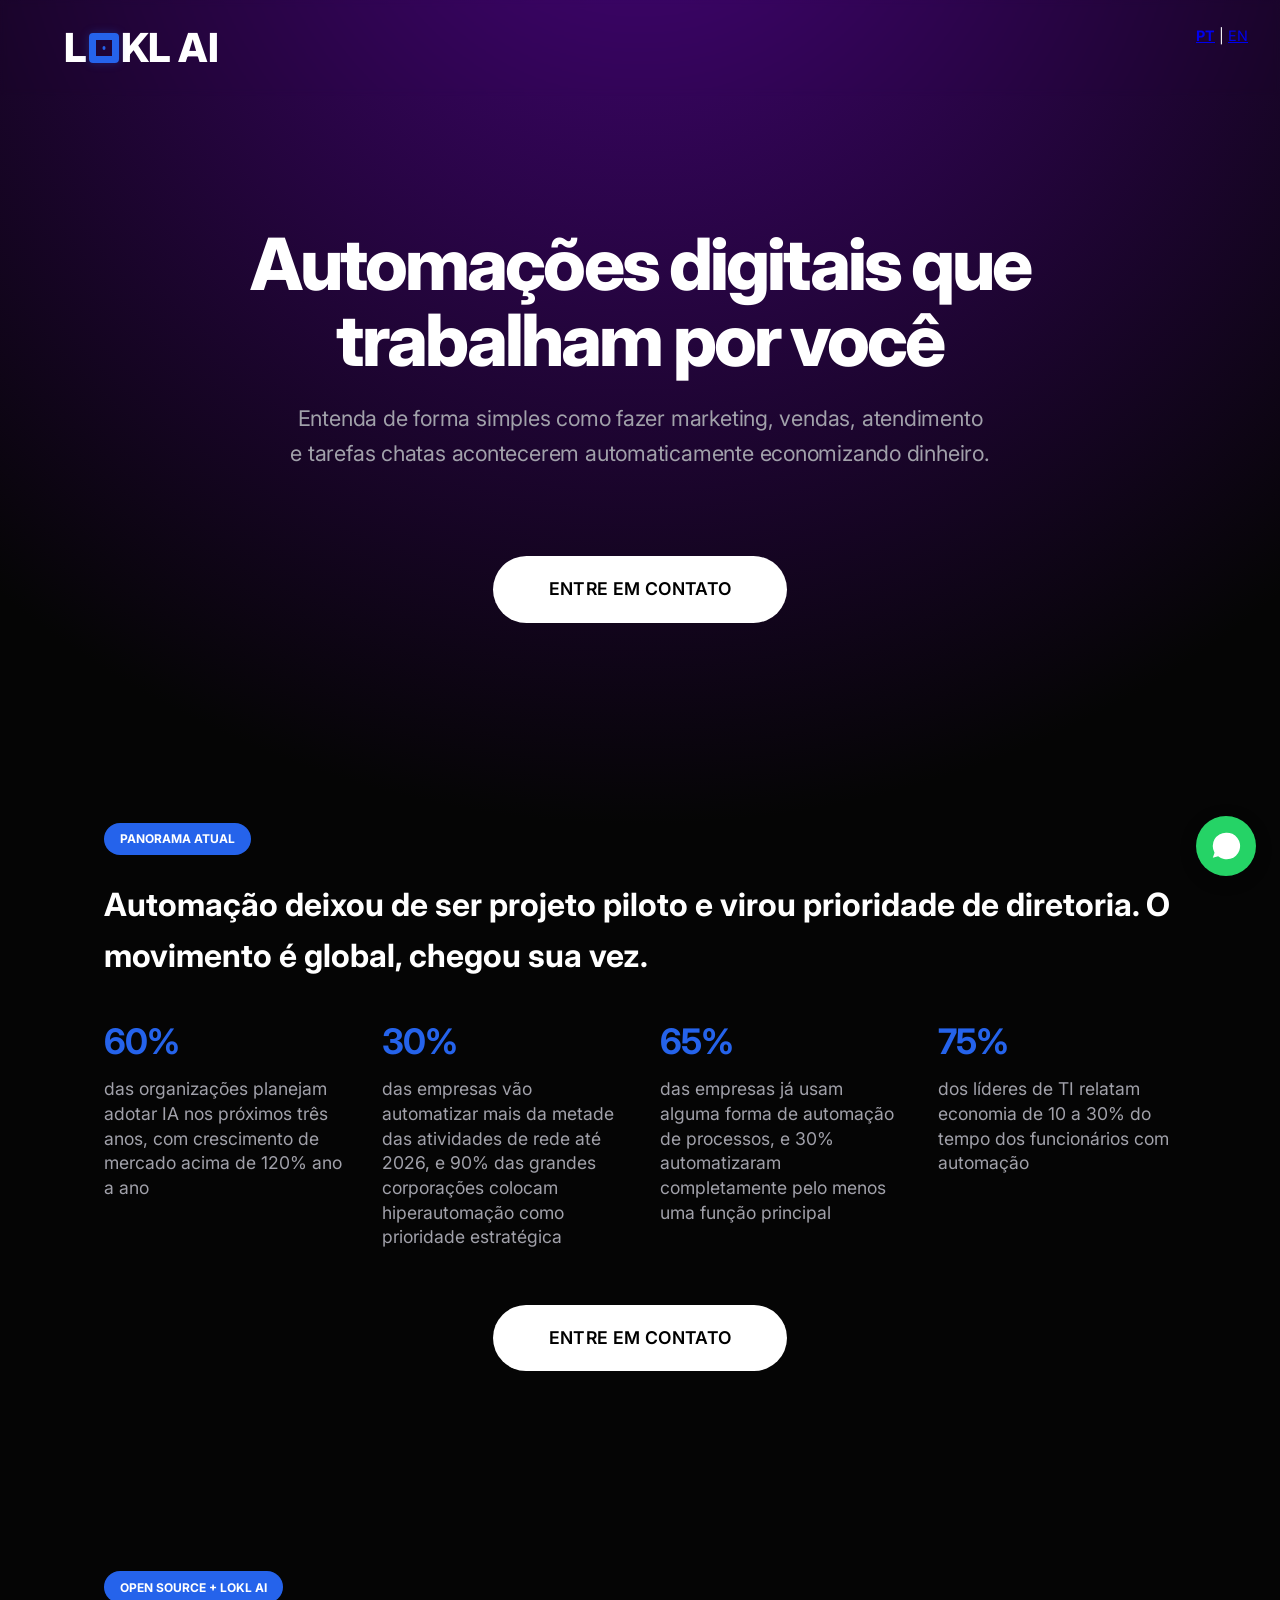
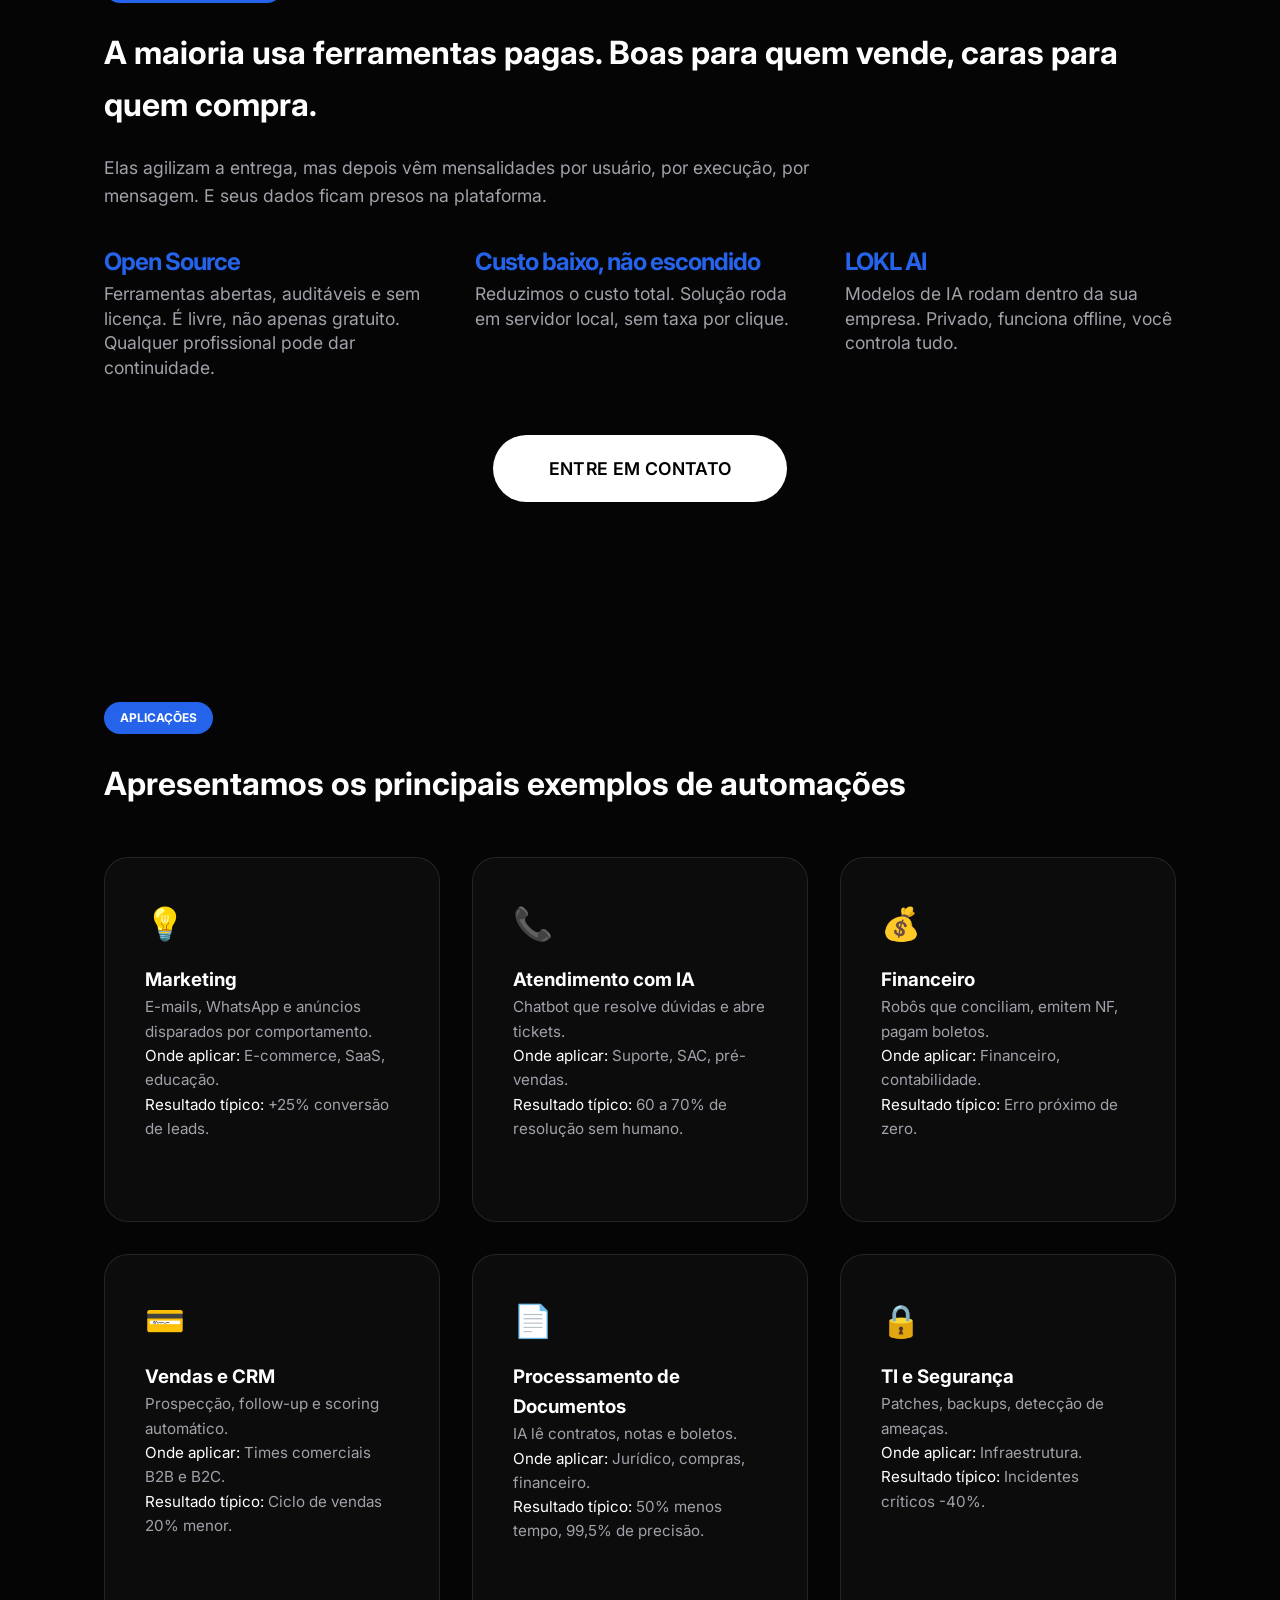
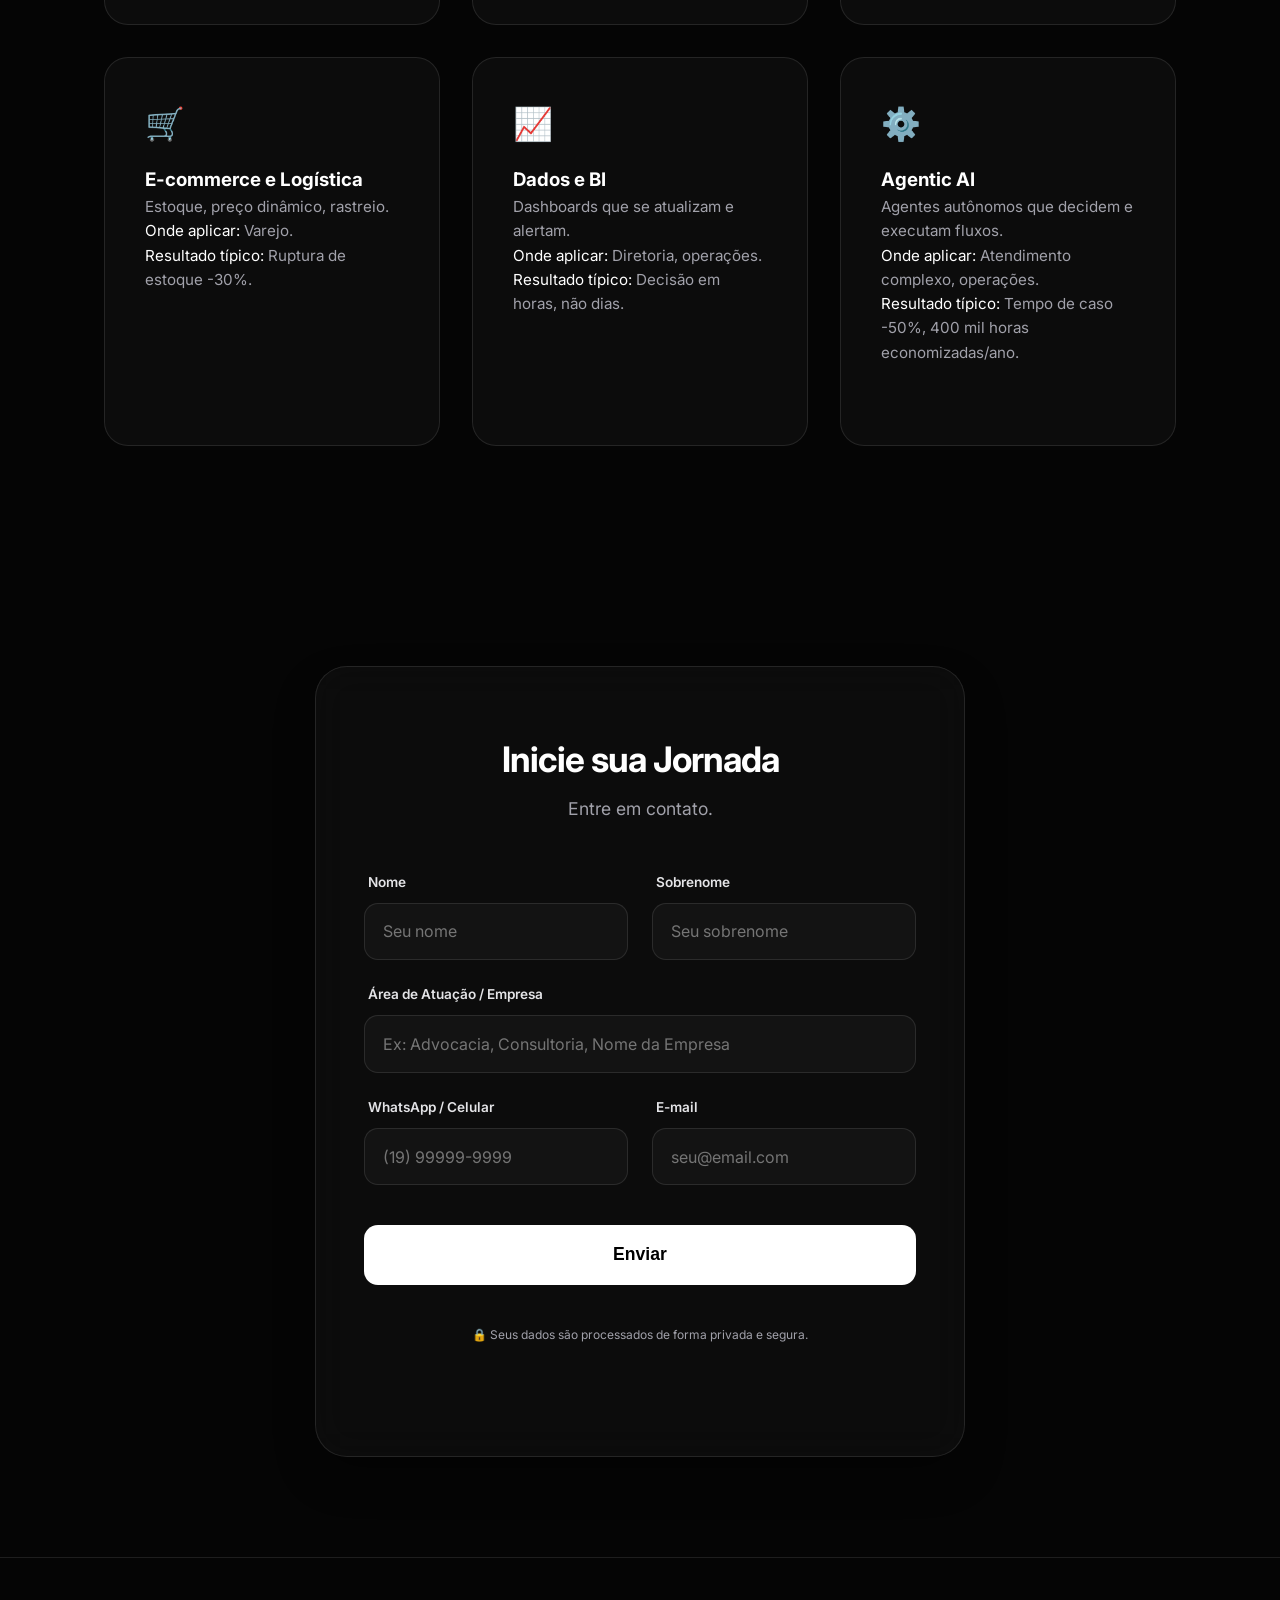
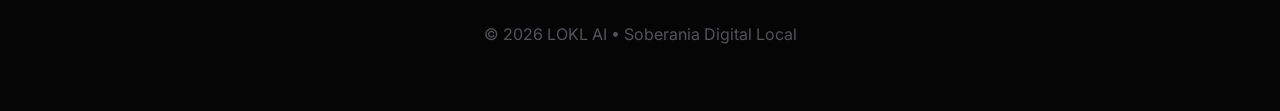
==== commit 4aced588: "Main title updates." ====
--- a/index.html
+++ b/index.html
@@ -136,7 +136,7 @@
 <!-- Hero Section -->
     <section class="hero reveal">
         <h1>Automações digitais que trabalham por você</h1>
-        <p>Entenda de forma simples como fazer marketing, vendas, atendimento e tarefas chatas acontecerem sozinhas, sem precisar contratar mais gente.</p>
+        <p>Entenda de forma simples como fazer marketing, vendas, atendimento e tarefas chatas acontecerem automaticamente economizando dinheiro.</p>
         <div class="cta-container">
             <a href="#contato" class="cta-button">ENTRE EM CONTATO</a>
         </div>
@@ -305,7 +305,7 @@
     <div class="lk-chat" id="lkChat">
       <div class="lk-h">
         <div class="lk-h-avatar">L</div>
-        <div><h4>Loklai</h4><span>Responde em segundos</span></div>
+        <div><h4>LOKL AI</h4><span>Responde em segundos</span></div>
       </div>
       <div class="lk-m" id="lkMsgs"></div>
       <div class="lk-i">
@@ -314,7 +314,7 @@
       </div>
     </div>
 
-<script src="/widget.js?v=3"></script>
+<script src="/widget.js?v=5"></script>
 <script src="/form-abandono.js?v=1"></script>
 
 </body>
--- a/style.css
+++ b/style.css
@@ -470,4 +470,4 @@
 .lk-i button{background:#25D366;color:#0b141a;border:none;padding:10px 16px;border-radius:20px;cursor:pointer;font-weight:600;font-size:14px}
 .lk-i button:hover{background:#1ebe5d}
 
-@media(max-width:480px){.lk-chat{right:16px;left:16px;width:auto;bottom:84px;height:70vh}}+@media(max-width:480px){.lk-chat{right:16px;left:16px;width:auto;bottom:84px;height:50vh}}
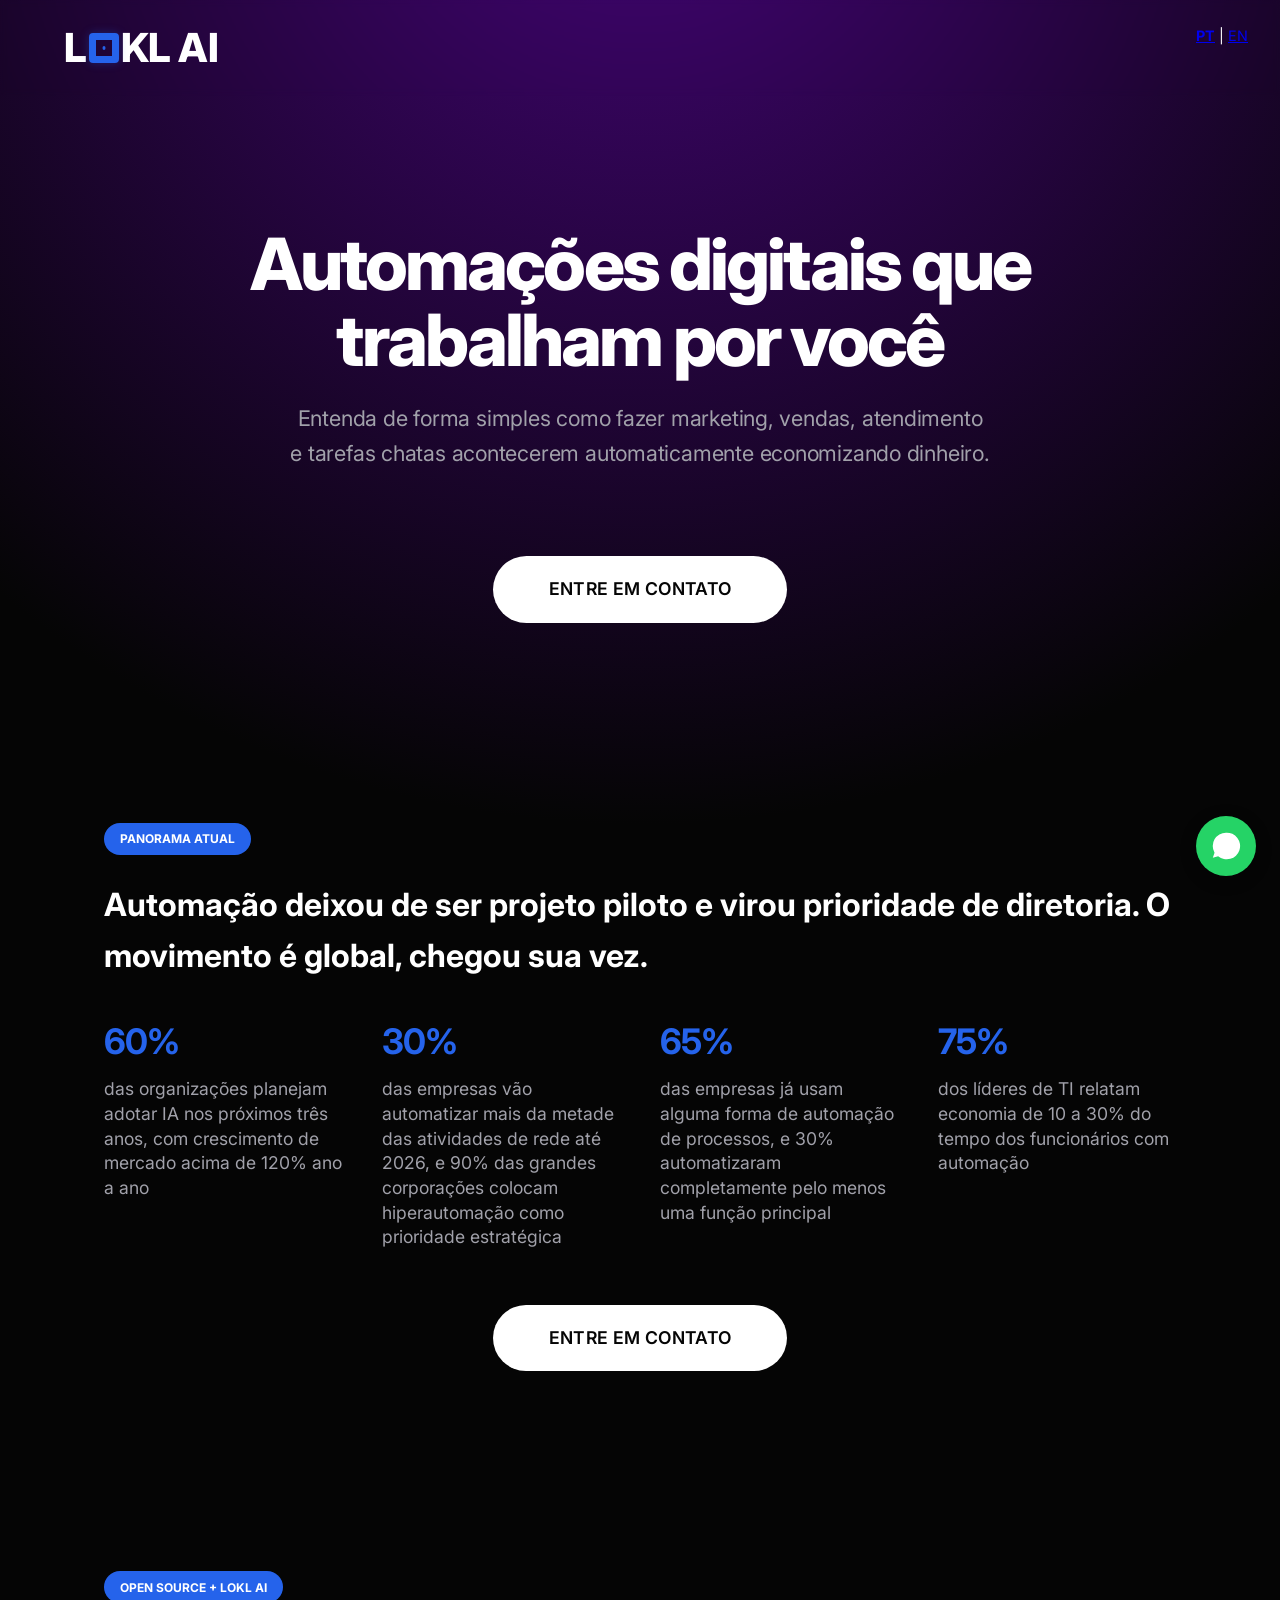
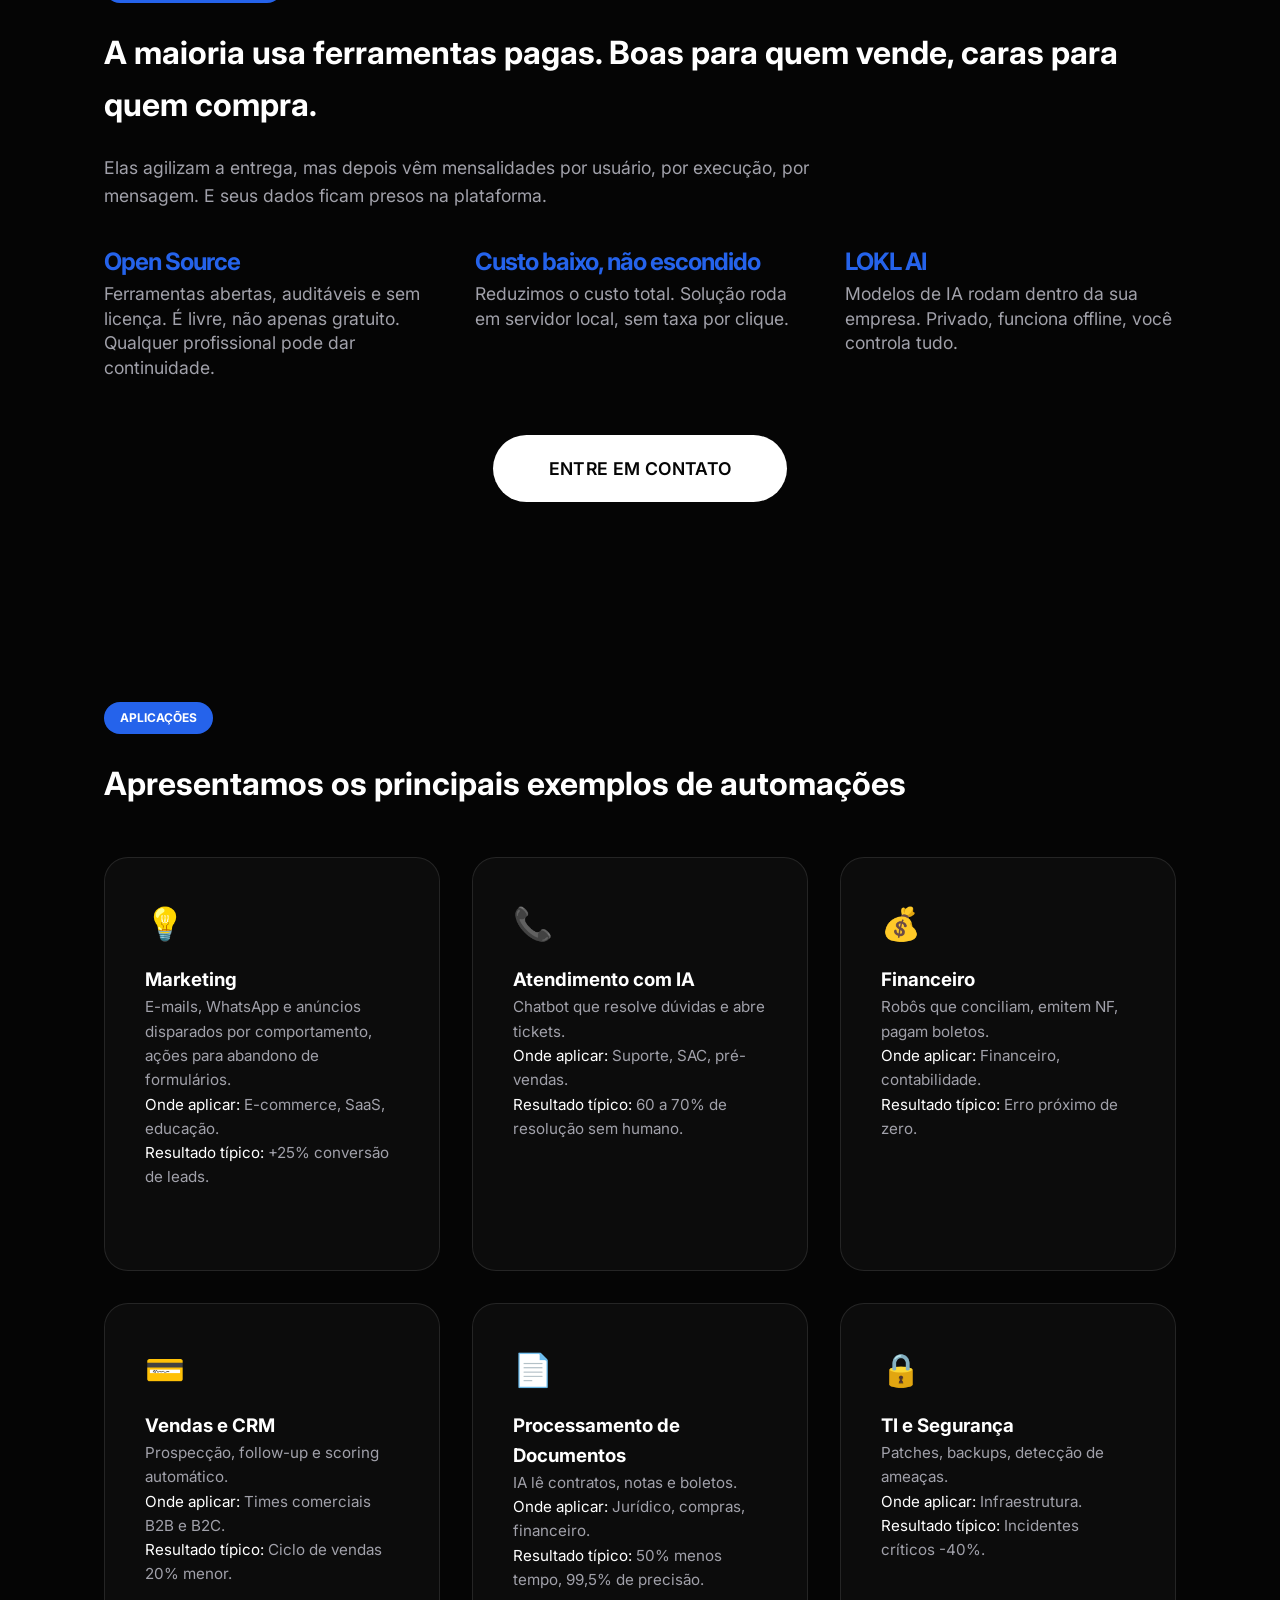
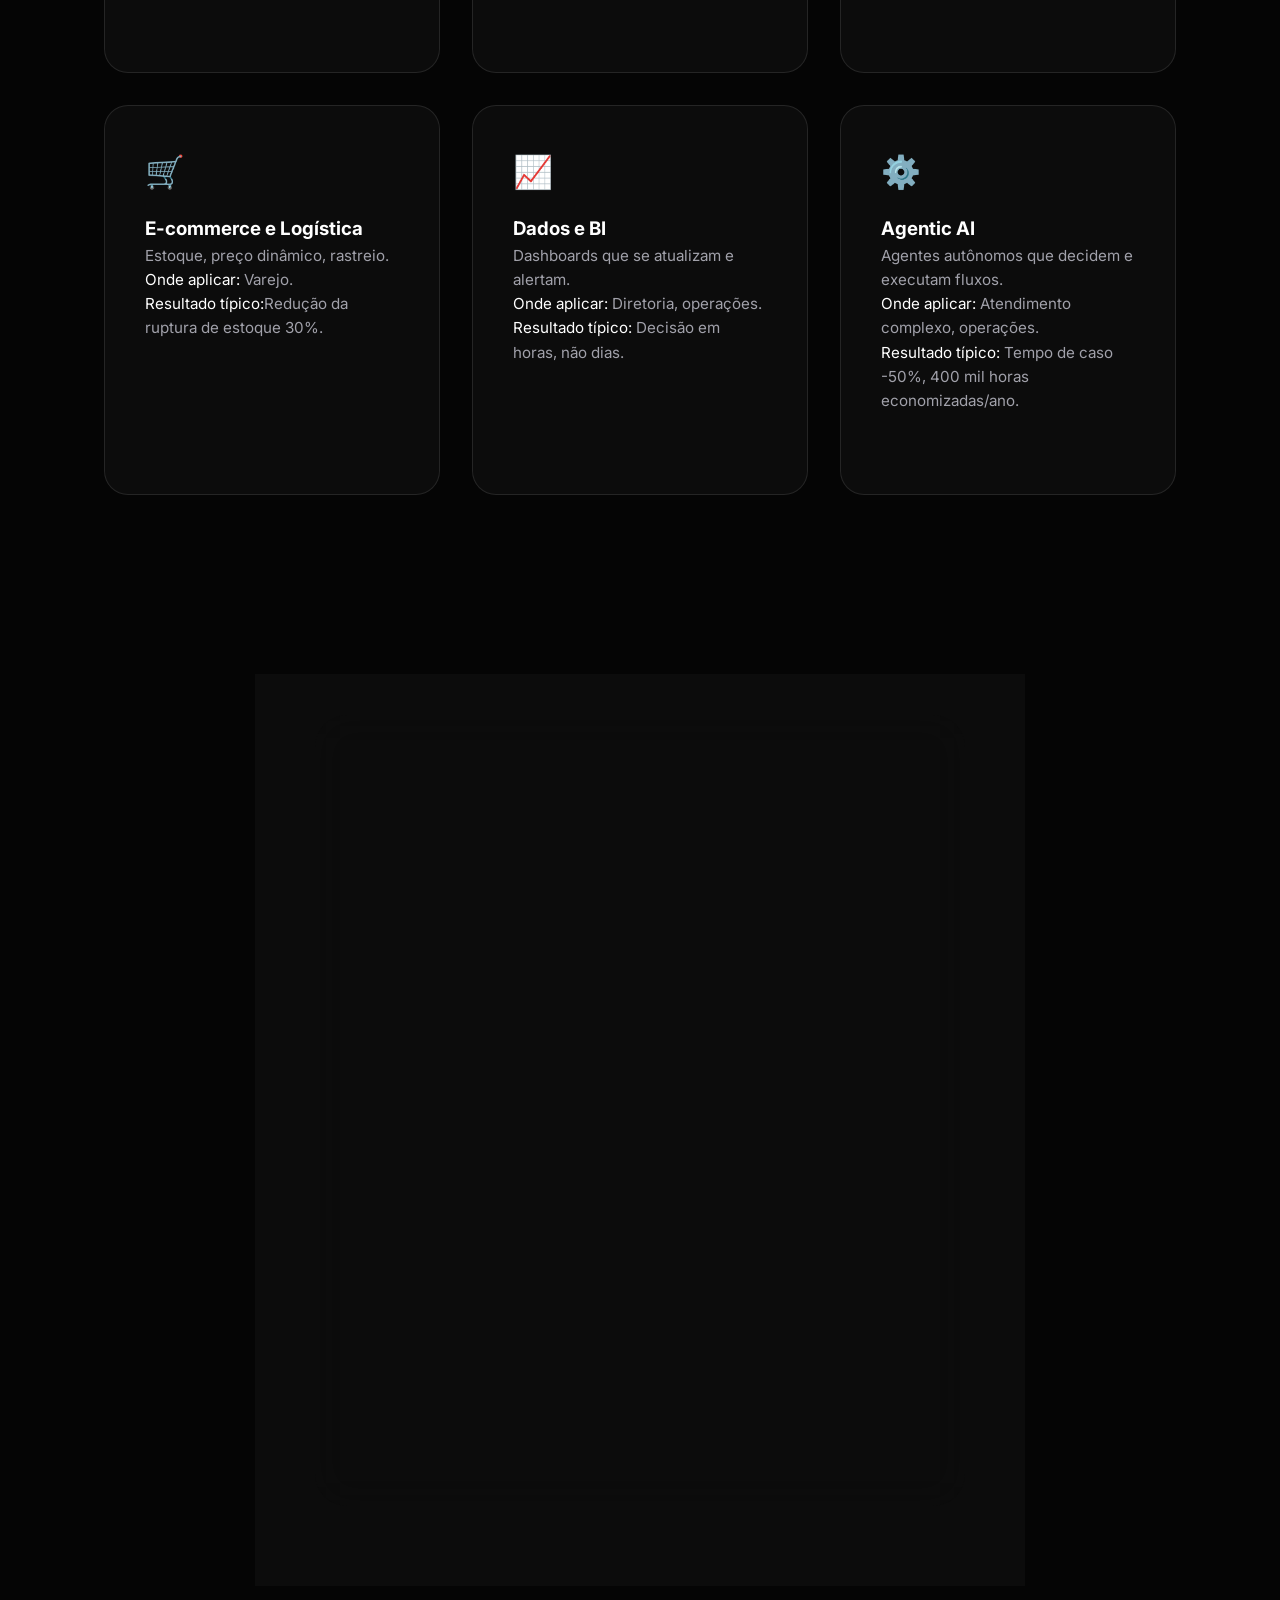
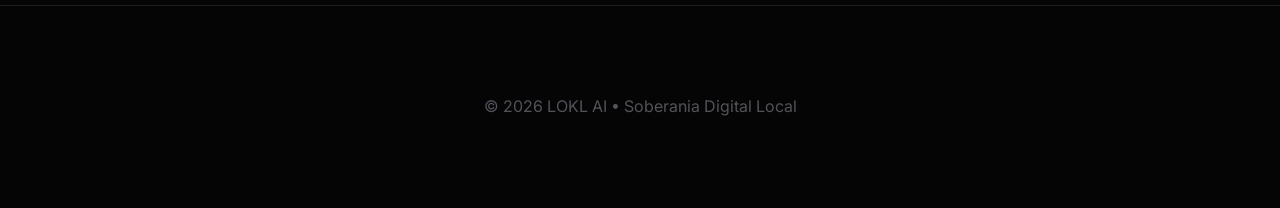
==== commit bbd5cafd: "Atualizações de textos, aplicações." ====
--- a/index.html
+++ b/index.html
@@ -183,7 +183,7 @@
                 <div class="rag-item">
                     <div class="rag-icon">💡</div>
                         <h3>Marketing</h3>
-                        <p>E-mails, WhatsApp e anúncios disparados por comportamento.<br>
+                        <p>E-mails, WhatsApp e anúncios disparados por comportamento, ações para abandono de formulários.<br>
                         <span>Onde aplicar:</span> E-commerce, SaaS, educação.<br>
                     <span>Resultado típico:</span> +25% conversão de leads.</p>
                 </div>
@@ -227,7 +227,7 @@
                         <h3>E-commerce e Logística</h3>
                         <p>Estoque, preço dinâmico, rastreio.<br>
                         <span>Onde aplicar:</span> Varejo.<br>
-                        <span>Resultado típico:</span> Ruptura de estoque -30%.</p>
+                        <span>Resultado típico:</span>Redução da ruptura de estoque 30%.</p>
                 </div>
                 <div class="rag-item">
                     <div class="rag-icon">📈</div>
--- a/style.css
+++ b/style.css
@@ -137,7 +137,7 @@
 
 /* Botões */
 .cta-button {
-    background: #ffffff; color: #000000;
+    background: var(--primary); color: var(--bg-dark);
     padding: 1rem 3rem; border-radius: 100px;
     text-decoration: none; font-weight: 600;
     transition: all 0.3s ease; display: inline-block;
@@ -430,7 +430,7 @@
 }
 
 /* Footer */
-footer { padding: 4rem 5%; text-align: center; border-top: 1px solid var(--border); color: #52525b; }
+footer { padding: 5.5rem 5%; text-align: center; border-top: 1px solid var(--border); color: #52525b; }
 
 /* Animações */
 .reveal { opacity: 0; transform: translateY(30px); transition: all 0.8s ease-out; }
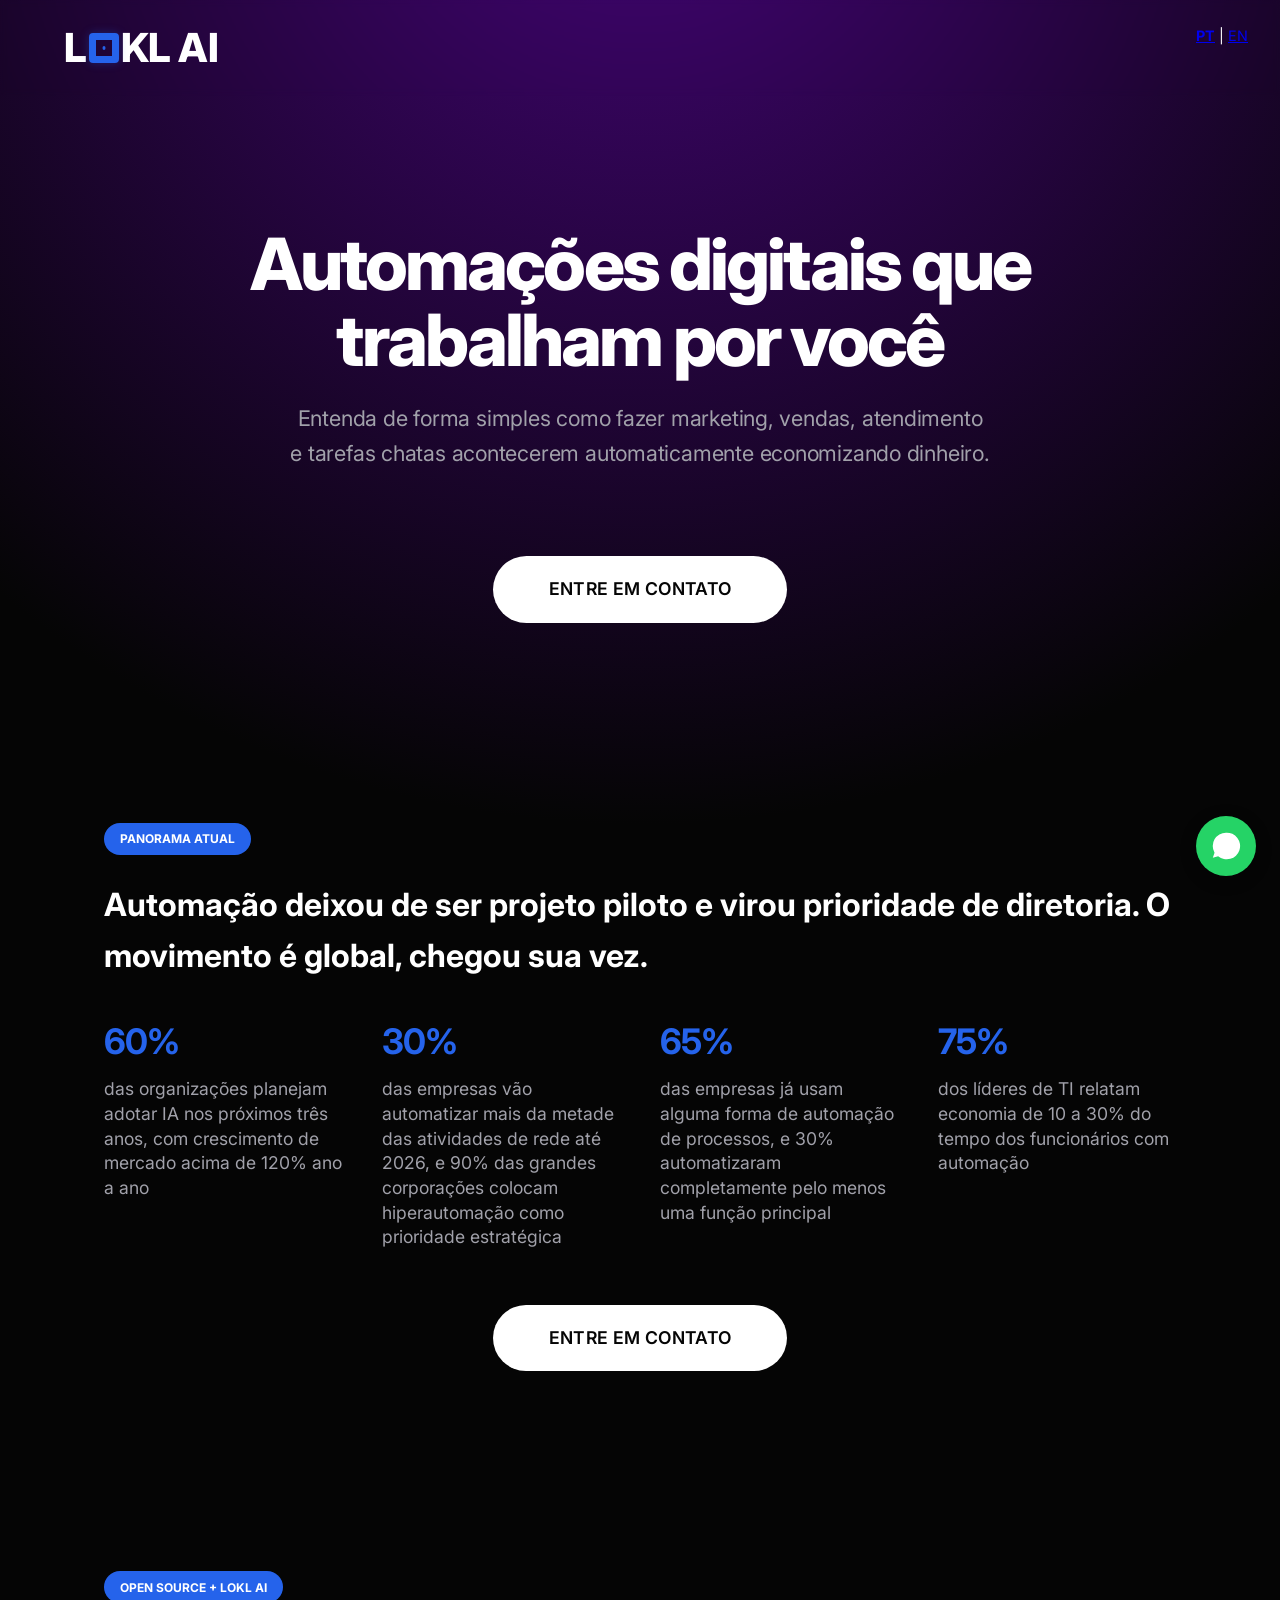
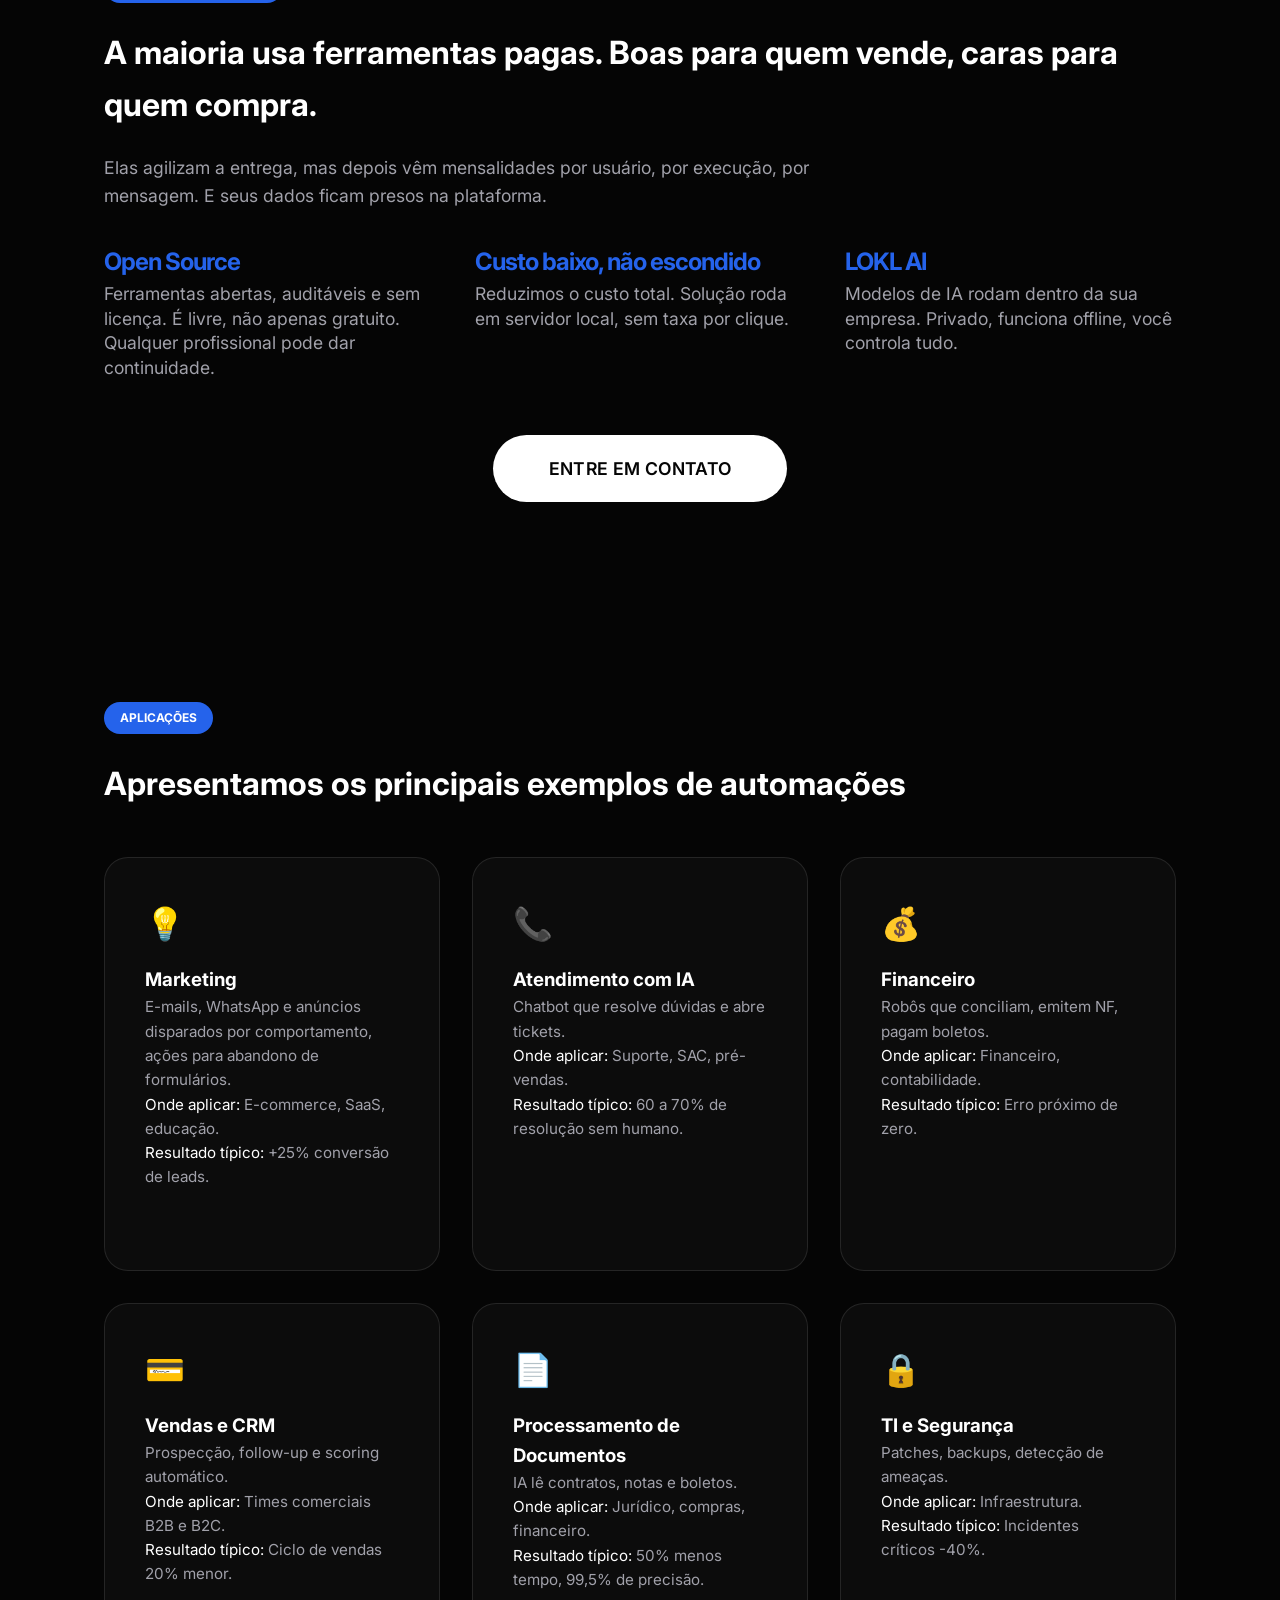
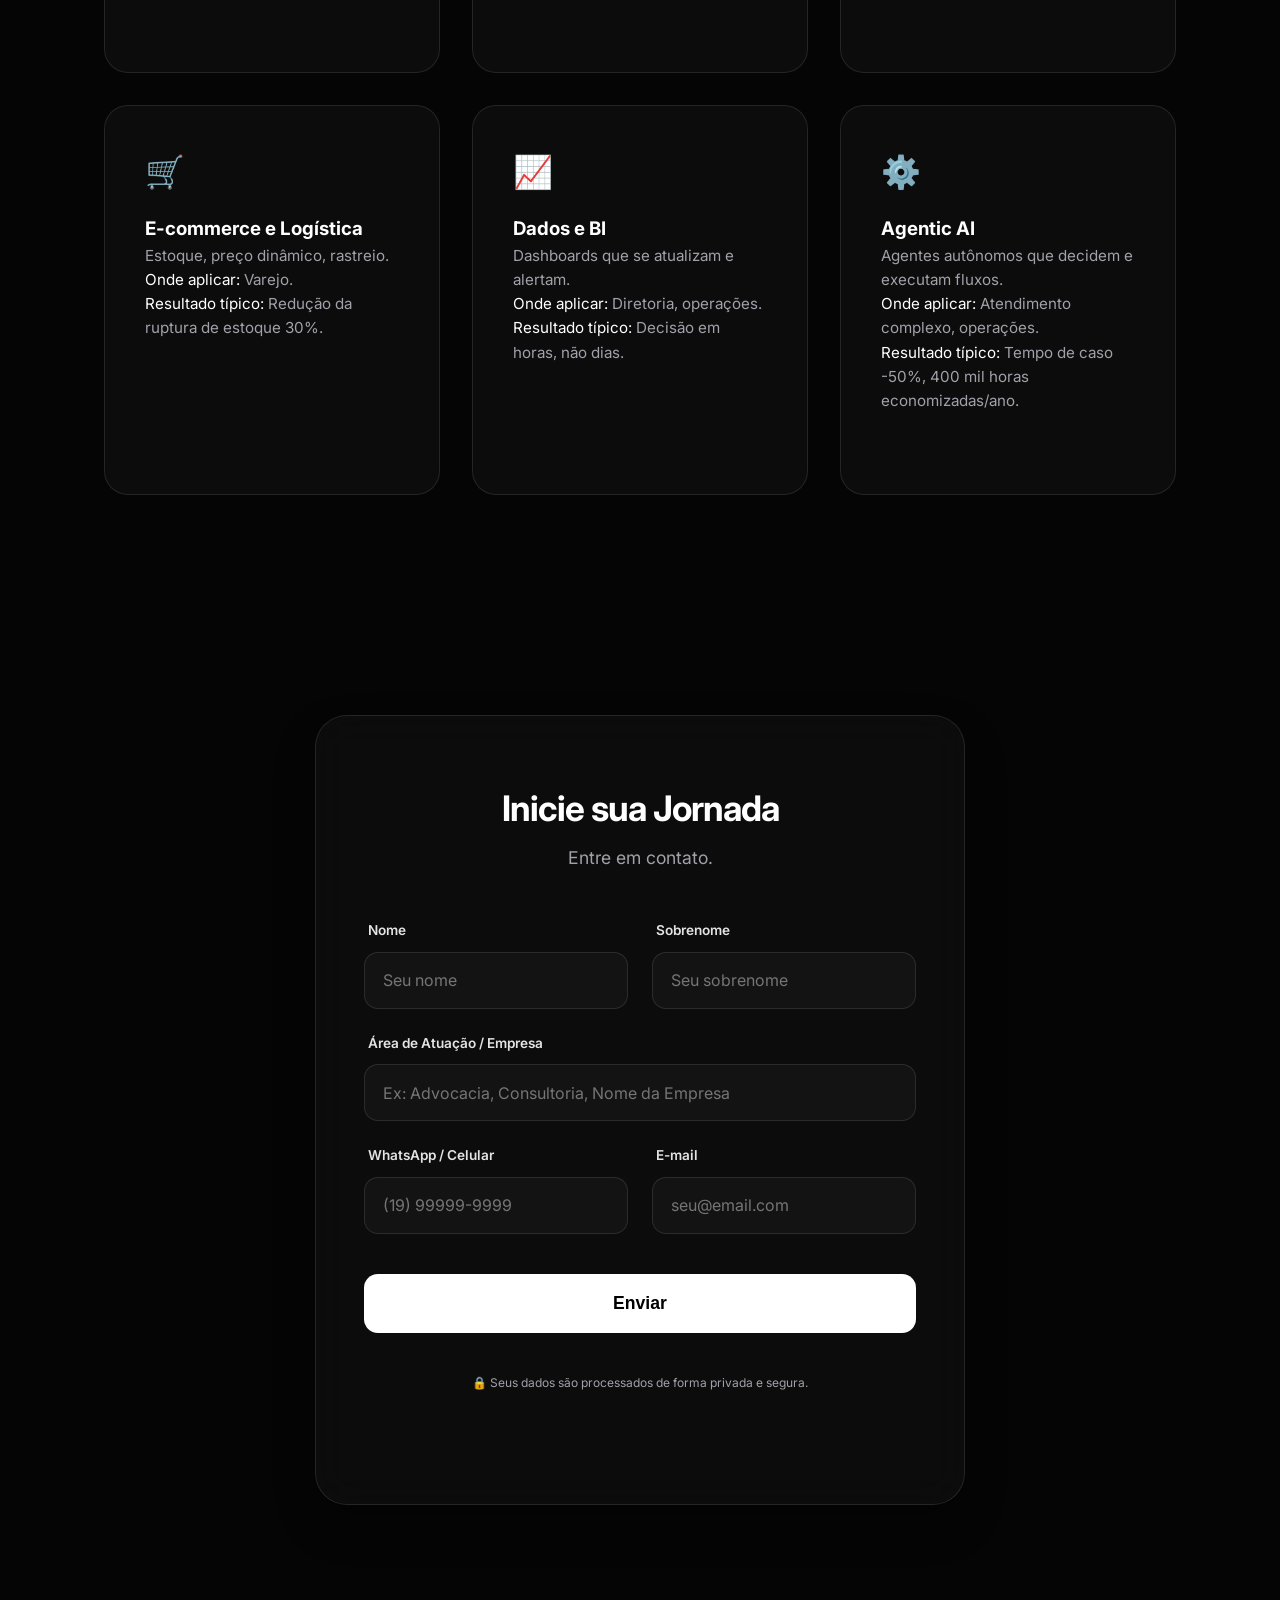
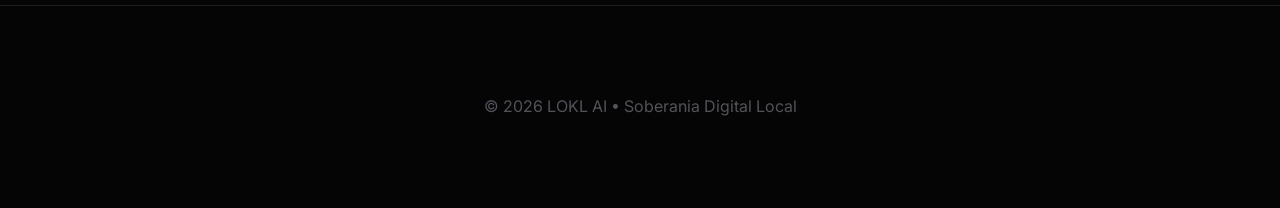
==== commit 5332c518: "Atualizações de textos, aplicações." ====
--- a/index.html
+++ b/index.html
@@ -227,7 +227,7 @@
                         <h3>E-commerce e Logística</h3>
                         <p>Estoque, preço dinâmico, rastreio.<br>
                         <span>Onde aplicar:</span> Varejo.<br>
-                        <span>Resultado típico:</span>Redução da ruptura de estoque 30%.</p>
+                        <span>Resultado típico:</span> Redução da ruptura de estoque 30%.</p>
                 </div>
                 <div class="rag-item">
                     <div class="rag-icon">📈</div>
